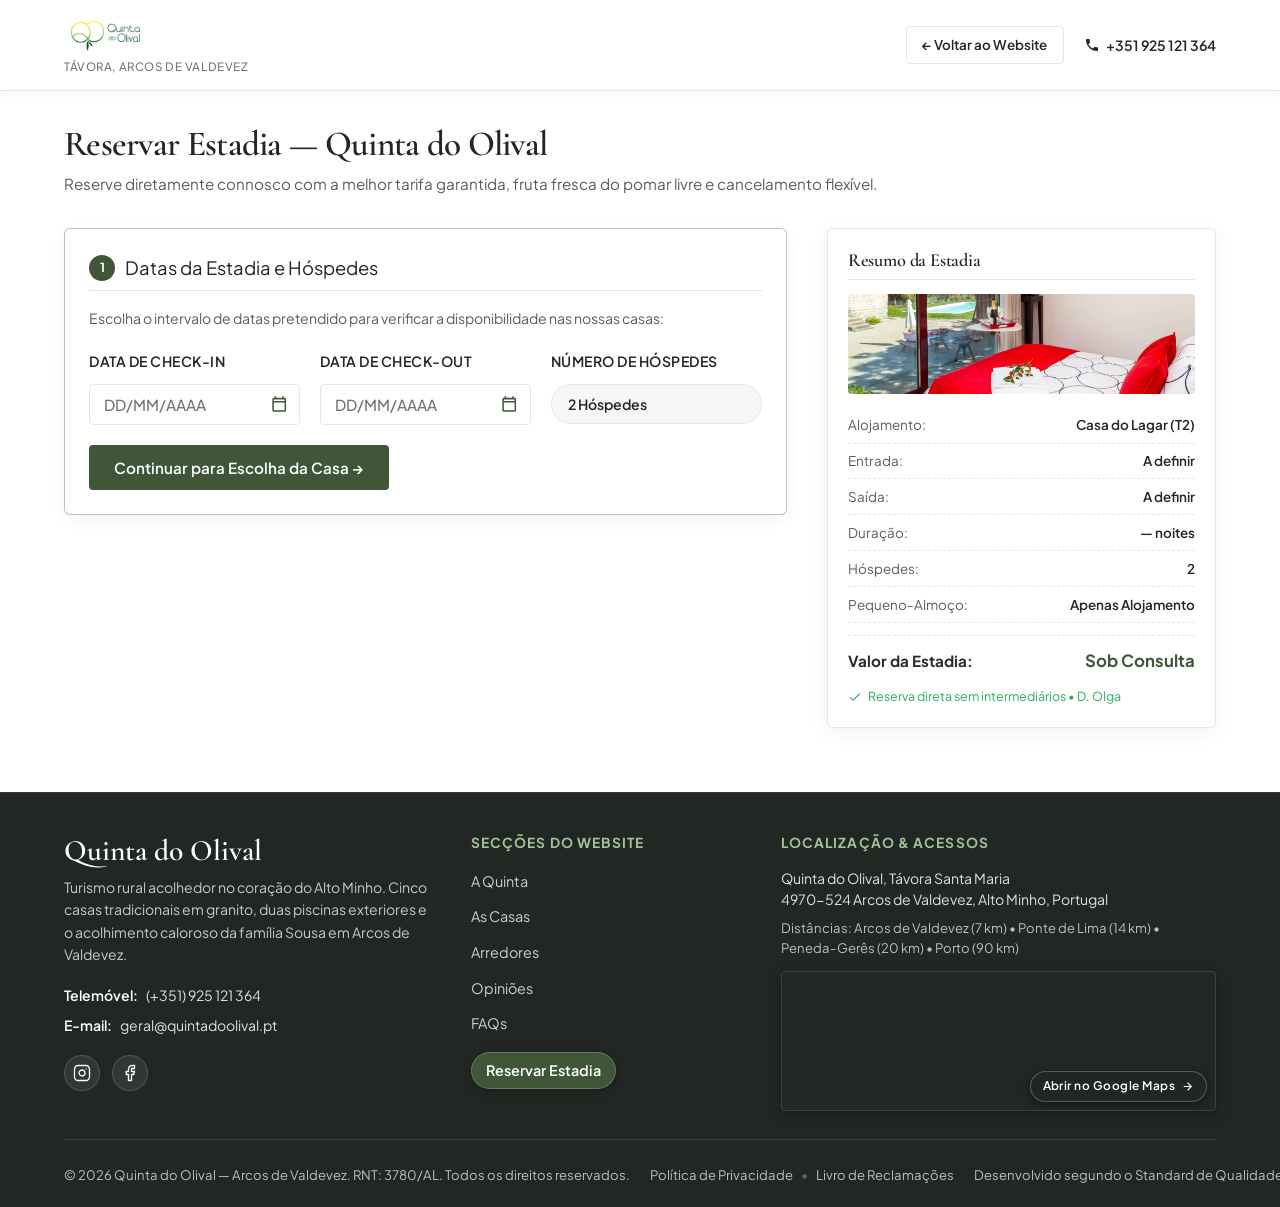
==== reservas.html @ 4ddd9f6d "Initial prototype: Quinta do Olival - Turismo Rural (Bruto Design Standard)" ====
<!DOCTYPE html>
<html lang="pt">
<head>
  <meta charset="UTF-8">
  <meta name="viewport" content="width=device-width, initial-scale=1.0">
  <title>Reservas - Quinta do Olival | Turismo Rural em Arcos de Valdevez</title>
  <meta name="description" content="Reserve a sua casa de campo na Quinta do Olival em Arcos de Valdevez. Disponibilidade imediata, acolhimento familiar e pagamento seguro online.">
  <link rel="stylesheet" href="css/style.css">
  <link rel="icon" type="image/png" href="assets/icons/favicon_1.png">
  <link rel="preconnect" href="https://fonts.googleapis.com">
  <link rel="preconnect" href="https://fonts.gstatic.com" crossorigin>
  <link href="https://fonts.googleapis.com/css2?family=Cormorant+Garamond:ital,wght@0,400;0,500;0,600;0,700;1,400;1,600&family=Plus+Jakarta+Sans:wght@400;500;600;700&display=swap" rel="stylesheet">
</head>
<body class="booking-page-body">

  <!-- =========================================================================
       HEADER DA PÁGINA DE RESERVAS (Limpo, Elegante e Proporcional)
       ========================================================================= -->
  <header class="header booking-header">
    <div class="container nav-container">
      <a href="index.html" class="booking-logo-wrap" aria-label="Quinta do Olival — Página Inicial">
        <img src="assets/logos/logo_bold.png" alt="Quinta do Olival" class="booking-logo-img">
        <div class="booking-brand-meta">
          <span class="booking-brand-location">Távora, Arcos de Valdevez</span>
        </div>
      </a>
      <div class="booking-header-actions" style="display: flex; align-items: center; gap: 1.25rem;">
        <a href="index.html" class="btn btn-outline-dark" style="font-size: 0.84rem; padding: 0.45rem 0.95rem;">
          &larr; Voltar ao Website
        </a>
        <a href="tel:+351925121364" class="nav-contact-link" style="color: var(--dark-neutral); font-weight: 600; font-size: 0.88rem; text-decoration: none; display: flex; align-items: center; gap: 0.4rem;">
          <svg class="icon-svg" viewBox="0 0 24 24"><path d="M6.62 10.79c1.44 2.83 3.76 5.14 6.59 6.59l2.2-2.2c.27-.27.67-.36 1.02-.24 1.12.37 2.33.57 3.57.57.55 0 1 .45 1 1V20c0 .55-.45 1-1 1-9.39 0-17-7.61-17-17 0-.55.45-1 1-1h3.5c.55 0 1 .45 1 1 0 1.25.2 2.45.57 3.57.11.35.03.74-.25 1.02l-2.2 2.2z"/></svg>
          <span>+351 925 121 364</span>
        </a>
      </div>
    </div>
  </header>

  <!-- =========================================================================
       CONTEÚDO PRINCIPAL DE RESERVAS (Passo a Passo Sequencial / Wizard)
       ========================================================================= -->
  <main class="section" style="padding-top: 2rem; padding-bottom: 4rem;">
    <div class="container">
      
      <div style="margin-bottom: 2rem;">
        <h2 style="margin: 0 0 0.4rem 0;">Reservar Estadia — Quinta do Olival</h2>
        <p style="margin: 0; color: var(--text-secondary); font-size: 0.95rem;">
          Reserve diretamente connosco com a melhor tarifa garantida, fruta fresca do pomar livre e cancelamento flexível.
        </p>
      </div>

      <div class="booking-page-layout">
        <!-- Coluna Esquerda: Passos Sequenciais de Reserva -->
        <div class="booking-steps-col">
          <form id="dedicatedBookingForm">

            <!-- ==============================================================
                 PASSO 1: Datas da Estadia e Número de Hóspedes (Ativo Inicialmente)
                 ============================================================== -->
            <div class="booking-step-block active" id="stepBlock1">
              <div class="booking-step-title">
                <span class="booking-step-num">1</span>
                <span>Datas da Estadia e Hóspedes</span>
              </div>
              <p style="font-size: 0.88rem; color: var(--text-secondary); margin-bottom: 1.25rem;">
                Escolha o intervalo de datas pretendido para verificar a disponibilidade nas nossas casas:
              </p>

              <div class="booking-dates-guests-grid">
                <div class="form-group">
                  <label for="bookCheckin" style="font-weight: 600; font-size: 0.88rem; margin-bottom: 0.35rem;">Data de Check-in</label>
                  <div class="date-input-container">
                    <input type="text" id="bookCheckin" name="checkin" class="form-control" placeholder="DD/MM/AAAA" autocomplete="off" required>
                    <button type="button" class="date-calendar-btn" aria-label="Escolher data de check-in">
                      <svg class="icon-svg" viewBox="0 0 24 24"><path d="M19 4h-1V2h-2v2H8V2H6v2H5c-1.11 0-1.99.9-1.99 2L3 20a2 2 0 0 0 2 2h14c1.1 0 2-.9 2-2V6c0-1.1-.9-2-2-2zm0 16H5V10h14v10zm0-12H5V6h14v2z"/></svg>
                    </button>
                  </div>
                </div>

                <div class="form-group">
                  <label for="bookCheckout" style="font-weight: 600; font-size: 0.88rem; margin-bottom: 0.35rem;">Data de Check-out</label>
                  <div class="date-input-container">
                    <input type="text" id="bookCheckout" name="checkout" class="form-control" placeholder="DD/MM/AAAA" autocomplete="off" required>
                    <button type="button" class="date-calendar-btn" aria-label="Escolher data de check-out">
                      <svg class="icon-svg" viewBox="0 0 24 24"><path d="M19 4h-1V2h-2v2H8V2H6v2H5c-1.11 0-1.99.9-1.99 2L3 20a2 2 0 0 0 2 2h14c1.1 0 2-.9 2-2V6c0-1.1-.9-2-2-2zm0 16H5V10h14v10zm0-12H5V6h14v2z"/></svg>
                    </button>
                  </div>
                </div>

                <div class="form-group">
                  <label for="bookGuests" style="font-weight: 600; font-size: 0.88rem; margin-bottom: 0.35rem;">Número de Hóspedes</label>
                  <div class="custom-select-box">
                    <select id="bookGuests" name="guests" class="form-control guest-select-input">
                      <option value="1">1 Hóspede</option>
                      <option value="2" selected>2 Hóspedes</option>
                      <option value="3">3 Hóspedes</option>
                      <option value="4">4 Hóspedes</option>
                      <option value="5">5 Hóspedes</option>
                      <option value="6">6 Hóspedes</option>
                    </select>
                  </div>
                </div>
              </div>

              <div class="step-actions-bar" style="margin-top: 1.25rem;">
                <button type="button" class="btn btn-primary step-btn-next" id="btnNextToStep2">
                  Continuar para Escolha da Casa &rarr;
                </button>
              </div>
            </div>

            <!-- ==============================================================
                 PASSO 2: Escolha da Casa e Cesta de Pequeno-Almoço (Revela após Passo 1)
                 ============================================================== -->
            <div class="booking-step-block step-locked" id="stepBlock2">
              <div class="booking-step-title">
                <span class="booking-step-num">2</span>
                <span>Escolha da Casa e Pequeno-Almoço</span>
                <button type="button" class="step-edit-link" id="btnEditStep1" style="margin-left: auto; background: none; border: none; color: var(--primary-accent); font-size: 0.82rem; cursor: pointer; text-decoration: underline;">Alterar Datas</button>
              </div>

              <!-- Notificação Acolhedora de Hospitalidade (Sem tarifa não reembolsável) -->
              <div class="hospitality-guarantee-box" style="background: rgba(63, 86, 57, 0.08); border: 1px solid rgba(63, 86, 57, 0.25); border-radius: var(--border-radius-md); padding: 0.75rem 1rem; margin-bottom: 1.25rem; display: flex; align-items: center; gap: 0.65rem; font-size: 0.85rem; color: #274026;">
                <svg width="18" height="18" viewBox="0 0 24 24" fill="none" stroke="#3F5639" stroke-width="2"><path d="M12 22s8-4 8-10V5l-8-3-8 3v7c0 6 8 10 8 10z"/></svg>
                <span>Cancelamento flexível incluído.</span>
              </div>

              <!-- Seletor de Casa da Quinta -->
              <div style="margin-bottom: 1.5rem;">
                <label style="font-weight: 700; font-size: 0.9rem; color: var(--dark-neutral); display: block; margin-bottom: 0.6rem;">
                  Selecione a sua Habitação na Quinta:
                </label>
                <div class="booking-units-grid" style="display: grid; grid-template-columns: repeat(auto-fill, minmax(210px, 1fr)); gap: 0.85rem;">
                  <!-- Opção 1: Casa do Lagar -->
                  <label class="booking-unit-option selected" data-unit="lagar" style="border: 2px solid var(--primary-accent); background: var(--bg-white); border-radius: var(--border-radius-md); padding: 0.85rem; cursor: pointer; display: block; position: relative;">
                    <input type="radio" name="selectedHouse" value="lagar" checked style="position: absolute; top: 0.85rem; right: 0.85rem; accent-color: var(--primary-accent);">
                    <div style="font-weight: 700; font-size: 0.92rem; color: var(--dark-neutral); margin-bottom: 0.15rem;">Casa do Lagar (T2)</div>
                    <div style="font-size: 0.78rem; color: var(--text-muted); margin-bottom: 0.4rem;">Até 4 pessoas &bull; 2 Quartos &bull; Piscina</div>
                    <div style="font-size: 0.85rem; font-weight: 700; color: var(--primary-accent);">Sob Consulta</div>
                  </label>

                  <!-- Opção 2: Casa dos Avós -->
                  <label class="booking-unit-option" data-unit="avos" style="border: 1px solid var(--border-color); background: var(--bg-white); border-radius: var(--border-radius-md); padding: 0.85rem; cursor: pointer; display: block; position: relative;">
                    <input type="radio" name="selectedHouse" value="avos" style="position: absolute; top: 0.85rem; right: 0.85rem; accent-color: var(--primary-accent);">
                    <div style="font-weight: 700; font-size: 0.92rem; color: var(--dark-neutral); margin-bottom: 0.15rem;">Casa dos Avós (T3)</div>
                    <div style="font-size: 0.78rem; color: var(--text-muted); margin-bottom: 0.4rem;">Até 6 pessoas &bull; 3 Quartos &bull; Piscina</div>
                    <div style="font-size: 0.85rem; font-weight: 700; color: var(--primary-accent);">Sob Consulta</div>
                  </label>

                  <!-- Opção 3: Adega do Buraco -->
                  <label class="booking-unit-option" data-unit="adega" style="border: 1px solid var(--border-color); background: var(--bg-white); border-radius: var(--border-radius-md); padding: 0.85rem; cursor: pointer; display: block; position: relative;">
                    <input type="radio" name="selectedHouse" value="adega" style="position: absolute; top: 0.85rem; right: 0.85rem; accent-color: var(--primary-accent);">
                    <div style="font-weight: 700; font-size: 0.92rem; color: var(--dark-neutral); margin-bottom: 0.15rem;">Adega do Buraco (T1)</div>
                    <div style="font-size: 0.78rem; color: var(--text-muted); margin-bottom: 0.4rem;">Até 2 pessoas &bull; Romântico &bull; Piscina</div>
                    <div style="font-size: 0.85rem; font-weight: 700; color: var(--primary-accent);">Sob Consulta</div>
                  </label>

                  <!-- Opção 4: Lavoeira I (Sauna) -->
                  <label class="booking-unit-option" data-unit="lavoeira1" style="border: 1px solid var(--border-color); background: var(--bg-white); border-radius: var(--border-radius-md); padding: 0.85rem; cursor: pointer; display: block; position: relative;">
                    <input type="radio" name="selectedHouse" value="lavoeira1" style="position: absolute; top: 0.85rem; right: 0.85rem; accent-color: var(--primary-accent);">
                    <div style="font-weight: 700; font-size: 0.92rem; color: var(--dark-neutral); margin-bottom: 0.15rem;">Lavoeira I — Sauna (T1)</div>
                    <div style="font-size: 0.78rem; color: var(--text-muted); margin-bottom: 0.4rem;">Até 2 pessoas &bull; Sauna &bull; Piscina Privada</div>
                    <div style="font-size: 0.85rem; font-weight: 700; color: var(--primary-accent);">Sob Consulta</div>
                  </label>

                  <!-- Opção 5: Lavoeira II (Hidromassagem) -->
                  <label class="booking-unit-option" data-unit="lavoeira2" style="border: 1px solid var(--border-color); background: var(--bg-white); border-radius: var(--border-radius-md); padding: 0.85rem; cursor: pointer; display: block; position: relative;">
                    <input type="radio" name="selectedHouse" value="lavoeira2" style="position: absolute; top: 0.85rem; right: 0.85rem; accent-color: var(--primary-accent);">
                    <div style="font-weight: 700; font-size: 0.92rem; color: var(--dark-neutral); margin-bottom: 0.15rem;">Lavoeira II — Hidromassagem (T1)</div>
                    <div style="font-size: 0.78rem; color: var(--text-muted); margin-bottom: 0.4rem;">Até 2 pessoas &bull; Banheira no quarto</div>
                    <div style="font-size: 0.85rem; font-weight: 700; color: var(--primary-accent);">Sob Consulta</div>
                  </label>
                </div>
              </div>

              <!-- Escolha da Cesta de Pequeno-Almoço -->
              <div>
                <label style="font-weight: 700; font-size: 0.9rem; color: var(--dark-neutral); display: block; margin-bottom: 0.6rem;">
                  Opção de Pequeno-Almoço / Cesta Matinal:
                </label>
                <div class="breakfast-options-grid" style="display: grid; grid-template-columns: 1fr 1fr; gap: 1rem;">
                  <!-- Apenas Alojamento -->
                  <label class="breakfast-card selected" data-breakfast="standard" style="border: 2px solid var(--primary-accent); background: var(--bg-white); border-radius: var(--border-radius-md); padding: 1rem; cursor: pointer; display: block; position: relative;">
                    <input type="radio" name="breakfastOption" value="standard" checked style="position: absolute; top: 0.85rem; right: 0.85rem; accent-color: var(--primary-accent);">
                    <div style="font-weight: 700; font-size: 0.92rem; color: var(--dark-neutral); margin-bottom: 0.25rem;">Apenas Alojamento</div>
                    <p style="font-size: 0.8rem; color: var(--text-secondary); margin: 0 0 0.5rem 0; line-height: 1.4;">
                      Café de cortesia na casinha, pomar livre de laranjas/mirtilos e cozinha equipada.
                    </p>
                    <div style="font-size: 0.82rem; font-weight: 700; color: #27ae60;">Incluído sem custo adicional</div>
                  </label>

                  <!-- Com Cesta de Pequeno-Almoço Regional -->
                  <label class="breakfast-card" data-breakfast="extra" style="border: 1px solid var(--border-color); background: var(--bg-white); border-radius: var(--border-radius-md); padding: 1rem; cursor: pointer; display: block; position: relative;">
                    <input type="radio" name="breakfastOption" value="extra" style="position: absolute; top: 0.85rem; right: 0.85rem; accent-color: var(--primary-accent);">
                    <div style="font-weight: 700; font-size: 0.92rem; color: var(--dark-neutral); margin-bottom: 0.25rem;">Cesta Matinal Regional</div>
                    <p style="font-size: 0.8rem; color: var(--text-secondary); margin: 0 0 0.5rem 0; line-height: 1.4;">
                      Pão fresco entregue de manhã, compotas caseiras, queijo do Minho e sumos naturais.
                    </p>
                    <div style="font-size: 0.82rem; font-weight: 700; color: var(--primary-accent);">Opção Conforto (Sob Consulta)</div>
                  </label>
                </div>
              </div>

              <div class="step-actions-bar" style="margin-top: 1.25rem;">
                <button type="button" class="btn btn-primary step-btn-next" id="btnNextToStep3">
                  Continuar para Dados Pessoais &rarr;
                </button>
              </div>
            </div>

            <!-- ==============================================================
                 PASSO 3: Dados Pessoais e Faturação (Revela após Passo 2)
                 ============================================================== -->
            <div class="booking-step-block step-locked" id="stepBlock3">
              <div class="booking-step-title">
                <span class="booking-step-num">3</span>
                <span>Dados do Titular e Faturação</span>
                <button type="button" class="step-edit-link" id="btnEditStep2" style="margin-left: auto; background: none; border: none; color: var(--primary-accent); font-size: 0.82rem; cursor: pointer; text-decoration: underline;">Alterar Casa</button>
              </div>
              
              <div style="display: grid; grid-template-columns: 1fr 1fr; gap: 1rem; margin-bottom: 1rem;">
                <div class="form-group" style="grid-column: span 2;">
                  <label for="bookName" style="font-weight: 600; font-size: 0.88rem; margin-bottom: 0.35rem;">Nome Completo do Titular *</label>
                  <input type="text" id="bookName" name="name" class="form-control" placeholder="ex: Maria Antónia Sousa" required>
                </div>
                <div class="form-group">
                  <label for="bookEmail" style="font-weight: 600; font-size: 0.88rem; margin-bottom: 0.35rem;">E-mail para Confirmação *</label>
                  <input type="email" id="bookEmail" name="email" class="form-control" placeholder="ex: maria@exemplo.pt" required>
                </div>
                <div class="form-group">
                  <label for="bookPhone" style="font-weight: 600; font-size: 0.88rem; margin-bottom: 0.35rem;">Telemóvel / WhatsApp *</label>
                  <input type="tel" id="bookPhone" name="phone" class="form-control" placeholder="ex: 912 345 678" required>
                </div>
              </div>

              <div class="form-group" style="margin-bottom: 1.25rem;">
                <label for="bookNotes" style="font-weight: 600; font-size: 0.88rem; margin-bottom: 0.35rem;">Pedidos Especiais / Hora Prevista de Chegada</label>
                <textarea id="bookNotes" name="notes" class="form-control" rows="2" placeholder="Indique se necessita de berço ou qualquer pedido para a sua estadia..."></textarea>
              </div>

              <!-- BLOCO DE FATURAÇÃO COM NIF OPCIONAL (PADRÃO BRUTO) -->
              <div class="billing-container" style="background: var(--bg-light); border: 1px solid var(--border-color); border-radius: var(--border-radius-md); padding: 1rem; margin-bottom: 0.5rem;">
                <label class="billing-toggle-label" style="display: flex; align-items: center; gap: 0.65rem; font-weight: 600; font-size: 0.9rem; cursor: pointer; margin: 0;">
                  <input type="checkbox" id="invoiceToggle" name="needInvoice" style="width: 17px; height: 17px; accent-color: var(--primary-accent);">
                  <span>Desejo fatura com número de contribuinte (NIF)</span>
                </label>

                <!-- Campos Expansíveis de Faturação -->
                <div id="invoiceFieldsGroup" style="display: none; margin-top: 1rem; border-top: 1px dashed var(--border-color); padding-top: 1rem;">
                  <div class="billing-grid-2">
                    <div class="form-group">
                      <label for="invoiceNif" style="font-size: 0.82rem; font-weight: 600; margin-bottom: 0.3rem;">NIF / NIPC *</label>
                      <input type="text" id="invoiceNif" name="invoiceNif" class="form-control" placeholder="ex: 123456789" maxlength="15">
                    </div>
                    <div class="form-group">
                      <label for="invoiceName" style="font-size: 0.82rem; font-weight: 600; margin-bottom: 0.3rem;">Nome Fiscal ou Empresa *</label>
                      <input type="text" id="invoiceName" name="invoiceName" class="form-control" placeholder="Nome para a fatura">
                    </div>
                  </div>

                  <div class="form-group" style="margin-top: 0.85rem;">
                    <label for="invoiceAddress" style="font-size: 0.82rem; font-weight: 600; margin-bottom: 0.3rem;">Morada de Faturação *</label>
                    <input type="text" id="invoiceAddress" name="invoiceAddress" class="form-control" placeholder="Rua, número, andar...">
                  </div>

                  <div class="billing-grid-3" style="display: grid; grid-template-columns: 1fr 1fr 1fr; gap: 0.85rem; margin-top: 0.85rem;">
                    <div class="form-group">
                      <label for="invoicePostal" style="font-size: 0.82rem; font-weight: 600; margin-bottom: 0.3rem;">Código Postal *</label>
                      <input type="text" id="invoicePostal" name="invoicePostal" class="form-control" placeholder="0000-000">
                    </div>
                    <div class="form-group">
                      <label for="invoiceCity" style="font-size: 0.82rem; font-weight: 600; margin-bottom: 0.3rem;">Localidade / Cidade *</label>
                      <input type="text" id="invoiceCity" name="invoiceCity" class="form-control" placeholder="Localidade">
                    </div>
                    <div class="form-group">
                      <label for="invoiceCountry" style="font-size: 0.82rem; font-weight: 600; margin-bottom: 0.3rem;">País</label>
                      <select id="invoiceCountry" name="invoiceCountry" class="form-control" style="font-size: 0.85rem;">
                        <option value="PT" selected>Portugal</option>
                        <option value="ES">Espanha</option>
                        <option value="FR">França</option>
                        <option value="UK">Reino Unido</option>
                        <option value="OTHER">Outro País</option>
                      </select>
                    </div>
                  </div>
                </div>
              </div>

              <div class="step-actions-bar" style="margin-top: 1.25rem;">
                <button type="button" class="btn btn-primary step-btn-next" id="btnNextToStep4">
                  Continuar para Pagamento Seguro &rarr;
                </button>
              </div>
            </div>

            <!-- ==============================================================
                 PASSO 4: Pagamento Seguro no Momento (Revela após Passo 3)
                 ============================================================== -->
            <div class="booking-step-block step-locked" id="stepBlock4">
              <div class="booking-step-title">
                <span class="booking-step-num">4</span>
                <span>Pagamento Seguro no Momento</span>
                <button type="button" class="step-edit-link" id="btnEditStep3" style="margin-left: auto; background: none; border: none; color: var(--primary-accent); font-size: 0.82rem; cursor: pointer; text-decoration: underline;">Alterar Titular</button>
              </div>
              
              <p style="font-size: 0.88rem; color: var(--text-secondary); margin-bottom: 1.25rem;">
                A sua reserva é garantida de imediato com cancelamento flexível. Escolha o método de pagamento seguro:
              </p>

              <!-- Métodos de Pagamento Interativos -->
              <div class="payment-methods-tabs" style="display: grid; grid-template-columns: repeat(3, 1fr); gap: 0.85rem; margin-bottom: 1.25rem;">
                <button type="button" class="payment-tab-btn active" data-method="card" style="border: 2px solid var(--primary-accent); background: var(--bg-white); border-radius: var(--border-radius-md); padding: 0.85rem 0.5rem; text-align: center; cursor: pointer;">
                  <div style="font-weight: 700; font-size: 0.88rem; color: var(--dark-neutral);">Cartão Bancário</div>
                  <div style="font-size: 0.72rem; color: var(--text-muted); margin-top: 0.15rem;">Visa &bull; Mastercard &bull; Amex</div>
                </button>
                <button type="button" class="payment-tab-btn" data-method="mbway" style="border: 1px solid var(--border-color); background: var(--bg-white); border-radius: var(--border-radius-md); padding: 0.85rem 0.5rem; text-align: center; cursor: pointer;">
                  <div style="font-weight: 700; font-size: 0.88rem; color: var(--dark-neutral);">MB WAY</div>
                  <div style="font-size: 0.72rem; color: var(--text-muted); margin-top: 0.15rem;">Notificação Imediata</div>
                </button>
                <button type="button" class="payment-tab-btn" data-method="multibanco" style="border: 1px solid var(--border-color); background: var(--bg-white); border-radius: var(--border-radius-md); padding: 0.85rem 0.5rem; text-align: center; cursor: pointer;">
                  <div style="font-weight: 700; font-size: 0.88rem; color: var(--dark-neutral);">Multibanco</div>
                  <div style="font-size: 0.72rem; color: var(--text-muted); margin-top: 0.15rem;">Entidade &bull; Referência</div>
                </button>
              </div>

              <!-- Campos Específicos por Método -->
              <div id="paymentFieldsCard" class="payment-fields-box" style="margin-bottom: 1.25rem;">
                <div class="form-group" style="margin-bottom: 0.75rem;">
                  <label for="cardNumber" style="font-size: 0.82rem; font-weight: 600; margin-bottom: 0.3rem;">Número do Cartão</label>
                  <input type="text" id="cardNumber" class="form-control" placeholder="4000 1234 5678 9010" maxlength="19">
                </div>
                <div style="display: grid; grid-template-columns: 1fr 1fr; gap: 0.85rem;">
                  <div class="form-group">
                    <label for="cardExpiry" style="font-size: 0.82rem; font-weight: 600; margin-bottom: 0.3rem;">Validade (MM/AA)</label>
                    <input type="text" id="cardExpiry" class="form-control" placeholder="12/28" maxlength="5">
                  </div>
                  <div class="form-group">
                    <label for="cardCvc" style="font-size: 0.82rem; font-weight: 600; margin-bottom: 0.3rem;">Código CVC</label>
                    <input type="text" id="cardCvc" class="form-control" placeholder="123" maxlength="4">
                  </div>
                </div>
              </div>

              <div id="paymentFieldsMbway" class="payment-fields-box" style="display: none; margin-bottom: 1.25rem;">
                <div class="form-group">
                  <label for="mbwayPhone" style="font-size: 0.82rem; font-weight: 600; margin-bottom: 0.3rem;">Telemóvel associado ao MB WAY</label>
                  <input type="tel" id="mbwayPhone" class="form-control" placeholder="ex: 912 345 678" maxlength="15">
                </div>
              </div>

              <div id="paymentFieldsMultibanco" class="payment-fields-box" style="display: none; margin-bottom: 1.25rem;">
                <div style="background-color: var(--bg-light); border: 1px dashed var(--border-color); border-radius: var(--border-radius-sm); padding: 0.85rem; font-size: 0.85rem; line-height: 1.6;">
                  <div><strong>Entidade:</strong> 21245</div>
                  <div><strong>Referência:</strong> 540 918 372</div>
                  <div><strong>Prazo:</strong> 24 horas para garantia da casa</div>
                </div>
              </div>

              <div class="payment-security-badge" style="display: flex; align-items: center; gap: 0.5rem; font-size: 0.8rem; color: #27ae60; margin-bottom: 1.25rem;">
                <svg class="icon-svg" style="width: 16px; height: 16px; fill: #27ae60;" viewBox="0 0 24 24"><path d="M18 8h-1V6c0-2.76-2.24-5-5-5S7 3.24 7 6v2H6c-1.1 0-2 .9-2 2v10c0 1.1.9 2 2 2h12c1.1 0 2-.9 2-2V10c0-1.1-.9-2-2-2zm-6 9c-1.1 0-2-.9-2-2s.9-2 2-2 2 .9 2 2-.9 2-2 2zm3.1-9H8.9V6c0-1.71 1.39-3.1 3.1-3.1 1.71 0 3.1 1.39 3.1 3.1v2z"/></svg>
                <span>Pagamento encriptado e certificado &bull; Confirmação instantânea</span>
              </div>

              <!-- Botão de Submissão Final -->
              <button type="submit" class="btn btn-primary" id="btnSubmitBooking" style="width: 100%; padding: 0.95rem; font-size: 1rem; font-weight: 700;">
                Confirmar Reserva e Pagamento Seguro
              </button>
            </div>

          </form>
        </div>

        <!-- ==============================================================
             COLUNA DIREITA: Quadro de Resumo Sticky Centrado e Totalmente Visível
             ============================================================== -->
        <aside class="booking-summary-col">
          <div class="booking-summary-sticky" id="bookingSummarySticky">
            <h3 style="margin: 0 0 0.85rem 0; font-size: 1.15rem; color: var(--dark-neutral); padding-bottom: 0.5rem; border-bottom: 1px solid var(--border-color);">
              Resumo da Estadia
            </h3>
            
            <div style="margin-bottom: 0.85rem; border-radius: var(--border-radius-sm); overflow: hidden; height: 100px;">
              <img id="summaryUnitThumb" src="assets/images/casa_lagar_main.jpg" alt="Casa do Lagar" style="width: 100%; height: 100%; object-fit: cover;">
            </div>

            <div class="summary-detail-row">
              <span class="summary-detail-label">Alojamento:</span>
              <span class="summary-detail-val" id="summaryUnitName">Casa do Lagar (T2)</span>
            </div>
            <div class="summary-detail-row">
              <span class="summary-detail-label">Entrada:</span>
              <span class="summary-detail-val" id="summaryCheckin">A definir</span>
            </div>
            <div class="summary-detail-row">
              <span class="summary-detail-label">Saída:</span>
              <span class="summary-detail-val" id="summaryCheckout">A definir</span>
            </div>
            <div class="summary-detail-row">
              <span class="summary-detail-label">Duração:</span>
              <span class="summary-detail-val" id="summaryNights">- noites</span>
            </div>
            <div class="summary-detail-row">
              <span class="summary-detail-label">Hóspedes:</span>
              <span class="summary-detail-val" id="summaryGuests">2 Hóspedes</span>
            </div>
            <div class="summary-detail-row">
              <span class="summary-detail-label">Pequeno-Almoço:</span>
              <span class="summary-detail-val" id="summaryBreakfast">Apenas Alojamento</span>
            </div>

            <hr style="border: 0; border-top: 1px dashed var(--border-color); margin: 0.75rem 0;">

            <div class="summary-price-breakdown">
              <div class="summary-price-row total" style="display: flex; justify-content: space-between; align-items: baseline; font-weight: 700;">
                <span style="font-size: 0.95rem;">Valor da Estadia:</span>
                <span class="total-val" id="summaryTotalPrice" style="color: var(--primary-accent); font-size: 1.05rem;">Sob Consulta</span>
              </div>
            </div>

            <div class="summary-guarantee-note" style="margin-top: 0.75rem; font-size: 0.78rem; color: #27ae60; display: flex; align-items: center; gap: 0.4rem;">
              <svg class="icon-svg" style="fill: #27ae60; width: 14px; height: 14px;" viewBox="0 0 24 24"><path d="M9 16.17L4.83 12l-1.42 1.41L9 19 21 7l-1.41-1.41z"/></svg>
              <span>Reserva direta sem intermediários &bull; D. Olga</span>
            </div>
          </div>
        </aside>

      </div>
    </div>
  </main>

  <!-- =========================================================================
       FOOTER - CONTACTOS, LOCALIZAÇÃO COM MAPA E LEGAL (Standard Casa Grande)
       ========================================================================= -->
  <footer class="site-footer">
    <div class="container">
      <div class="footer-grid">
        
        <!-- Coluna 1: Marca & Contactos -->
        <div class="footer-col">
          <div class="footer-brand-title">Quinta do Olival</div>
          <p class="footer-brand-desc">
            Turismo rural acolhedor no coração do Alto Minho. Cinco casas tradicionais em granito, duas piscinas exteriores e o acolhimento caloroso da família Sousa em Arcos de Valdevez.
          </p>
          <ul class="footer-contacts-list">
            <li class="footer-contact-row">
              <span class="footer-contact-label">Telemóvel:</span>
              <a href="tel:+351925121364" class="footer-contact-val">(+351) 925 121 364</a>
            </li>
            <li class="footer-contact-row">
              <span class="footer-contact-label">E-mail:</span>
              <a href="mailto:geral@quintadoolival.pt" class="footer-contact-val">geral@quintadoolival.pt</a>
            </li>
          </ul>

          <div class="footer-social-icons" aria-label="Redes Sociais Oficiais">
            <a href="https://www.instagram.com/quinta_do_olival/" target="_blank" rel="noopener noreferrer" class="social-icon-btn" aria-label="Instagram da Quinta do Olival" title="Instagram @quinta_do_olival">
              <svg viewBox="0 0 24 24" width="18" height="18" fill="none" stroke="currentColor" stroke-width="1.8" stroke-linecap="round" stroke-linejoin="round">
                <rect x="2" y="2" width="20" height="20" rx="5" ry="5"></rect>
                <path d="M16 11.37A4 4 0 1 1 12.63 8 4 4 0 0 1 16 11.37z"></path>
                <line x1="17.5" y1="6.5" x2="17.51" y2="6.5"></line>
              </svg>
            </a>
            <a href="https://www.facebook.com/quintadoolival" target="_blank" rel="noopener noreferrer" class="social-icon-btn" aria-label="Facebook da Quinta do Olival" title="Facebook Quinta do Olival">
              <svg viewBox="0 0 24 24" width="18" height="18" fill="none" stroke="currentColor" stroke-width="1.8" stroke-linecap="round" stroke-linejoin="round">
                <path d="M18 2h-3a5 5 0 0 0-5 5v3H7v4h3v8h4v-8h3l1-4h-4V7a1 1 0 0 1 1-1h3z"></path>
              </svg>
            </a>
          </div>
        </div>

        <!-- Coluna 2: Secções do Website na Vertical -->
        <div class="footer-col">
          <h4>Secções do Website</h4>
          <ul class="footer-vertical-nav">
            <li><a href="index.html#experiencia" class="footer-nav-link">A Quinta</a></li>
            <li><a href="index.html#espaco-casas" class="footer-nav-link">As Casas</a></li>
            <li><a href="index.html#arredores" class="footer-nav-link">Arredores</a></li>
            <li><a href="index.html#opinioes" class="footer-nav-link">Opiniões</a></li>
            <li><a href="index.html#faq-duvidas" class="footer-nav-link">FAQs</a></li>
            <li><a href="reservas.html" class="footer-nav-link footer-nav-highlight">Reservar Estadia</a></li>
          </ul>
        </div>

        <!-- Coluna 3: Localização & Mapa Embed -->
        <div class="footer-col">
          <h4>Localização &amp; Acessos</h4>
          <p class="footer-location-text">
            Quinta do Olival, Távora Santa Maria<br>
            4970-524 Arcos de Valdevez, Alto Minho, Portugal
          </p>
          <p class="footer-distances-line">
            Distâncias: Arcos de Valdevez (7 km) &bull; Ponte de Lima (14 km) &bull; Peneda-Gerês (20 km) &bull; Porto (90 km)
          </p>

          <div class="footer-map-under">
            <iframe
              title="Localização da Quinta do Olival em Arcos de Valdevez"
              src="https://maps.google.com/maps?q=41.8385,-8.4552&z=14&output=embed"
              loading="lazy"
              referrerpolicy="no-referrer-when-downgrade">
            </iframe>
            <a href="https://maps.google.com/maps?q=41.8385,-8.4552" target="_blank" rel="noopener noreferrer" class="footer-map-cta" aria-label="Abrir localização no Google Maps">
              <span>Abrir no Google Maps</span>
              <svg width="13" height="13" viewBox="0 0 24 24" fill="none" stroke="currentColor" stroke-width="2"><line x1="5" y1="12" x2="19" y2="12"/><polyline points="12 5 19 12 12 19"/></svg>
            </a>
          </div>
        </div>

      </div>

      <div class="footer-bottom">
        <div>
          &copy; 2026 Quinta do Olival — Arcos de Valdevez. RNT: 3780/AL. Todos os direitos reservados.
        </div>
        <div class="footer-legal-links">
          <a href="#" class="legal-modal-trigger" data-legal="privacy">Política de Privacidade</a>
          <span class="sep">&bull;</span>
          <a href="https://www.livroreclamacoes.pt" target="_blank" rel="noopener noreferrer">Livro de Reclamações</a>
        </div>
        <div>
          Desenvolvido segundo o Standard de Qualidade Bruto
        </div>
      </div>
    </div>
  </footer>

  <!-- Modal de Confirmação de Reserva -->
  <div id="bookingConfirmModal" class="modal-backdrop" style="display: none;">
    <div class="modal-card">
      <div class="modal-header">
        <div style="display: flex; align-items: center; gap: 0.65rem;">
          <div style="background: rgba(39, 174, 96, 0.15); width: 36px; height: 36px; border-radius: 50%; display: flex; align-items: center; justify-content: center;">
            <svg class="icon-svg" style="fill: #27ae60; width: 20px; height: 20px;" viewBox="0 0 24 24"><path d="M9 16.17L4.83 12l-1.42 1.41L9 19 21 7l-1.41-1.41z"/></svg>
          </div>
          <div>
            <h3 style="margin: 0; font-size: 1.25rem; color: var(--dark-neutral);">Reserva Confirmada com Sucesso</h3>
            <span style="font-size: 0.8rem; color: #27ae60; font-weight: 600;">Estado: Confirmado e Aprovado</span>
          </div>
        </div>
        <button type="button" class="modal-close-btn" id="modalCloseBtn" aria-label="Fechar">&times;</button>
      </div>

      <div class="modal-body">
        <p style="font-size: 0.92rem; color: var(--text-secondary); margin-bottom: 1.25rem;">
          Muito obrigado pela sua reserva na <strong>Quinta do Olival</strong>. Enviámos o comprovativo detalhado da estadia para o seu email.
        </p>

        <div style="background: var(--bg-light); border: 1px solid var(--border-color); border-radius: var(--border-radius-sm); padding: 1.15rem; font-size: 0.88rem; line-height: 1.6; margin-bottom: 1.25rem;">
          <div><strong>Código de Reserva:</strong> <span id="modalRefCode">QO-2026-8941</span></div>
          <div><strong>Alojamento:</strong> <span id="modalHouseName">Casa do Lagar</span></div>
          <div><strong>Hóspede Titular:</strong> <span id="modalGuestName">-</span></div>
          <div><strong>Datas:</strong> <span id="modalDates">-</span></div>
          <div><strong>Método de Pagamento:</strong> <span id="modalPaymentMethod">Cartão Bancário</span></div>
          <div id="modalInvoiceRow" style="display: none;"><strong>NIF de Faturação:</strong> <span id="modalInvoiceNif">-</span></div>
          <div style="margin-top: 0.5rem; font-weight: 700; color: var(--primary-accent); font-size: 1rem;">
            Valor da Estadia: <span id="modalTotalPaid">Sob Consulta (Confirmado)</span>
          </div>
        </div>

        <div style="display: flex; gap: 0.85rem; flex-wrap: wrap;">
          <a id="modalWhatsappBtn" href="https://wa.me/351925121364" class="btn btn-whatsapp" style="flex: 1; text-align: center; text-decoration: none;" target="_blank" rel="noopener noreferrer">
            Falar com a D. Olga no WhatsApp
          </a>
          <a href="index.html" class="btn btn-outline-dark" style="flex: 1; text-align: center; text-decoration: none;">
            Voltar ao Início
          </a>
        </div>
      </div>
    </div>
  </div>

  <script src="js/main.js"></script>
</body>
</html>
---- css/style.css ----
/* ==========================================================================
   Casinhas de Santo António — Standard de Produção Bruto AI
   Design System & Folha de Estilos Oficial
   ========================================================================== */

:root {
  --primary-accent: #3f5639;
  --primary-accent-hover: #2f432b;
  --primary-light: #eef3eb;
  --dark-neutral: #222723;
  --text-primary: #272c28;
  --text-secondary: #585f59;
  --text-muted: #737c74;
  --bg-light: #f7f8f5;
  --bg-white: #ffffff;
  --border-color: #e4e7e2;
  --border-radius-sm: 4px;
  --border-radius-md: 6px;
  --border-radius-lg: 8px;
  --shadow-sm: 0 1px 3px rgba(0, 0, 0, 0.05);
  --shadow-md: 0 4px 12px rgba(34, 39, 35, 0.07);
  --shadow-lg: 0 8px 24px rgba(34, 39, 35, 0.1);
  --font-heading: 'Cormorant Garamond', Georgia, 'Times New Roman', serif;
  --font-body: 'Plus Jakarta Sans', -apple-system, BlinkMacSystemFont, 'Segoe UI', Roboto, sans-serif;
  --font-nav: 'Plus Jakarta Sans', -apple-system, BlinkMacSystemFont, 'Segoe UI', Roboto, sans-serif;
  --container-max-width: 1200px;

  /* Motion & Rhythm Tokens (Posicionamento Minhoto: Calmo, Fresco, Fluido) */
  --ease-organic: cubic-bezier(0.22, 1, 0.36, 1);
  --ease-soft: cubic-bezier(0.25, 0.8, 0.25, 1);
  --duration-fast: 200ms;
  --duration-normal: 350ms;
  --duration-gentle: 600ms;
  --duration-slow: 750ms;
}

/* Reset e Base */
* {
  box-sizing: border-box;
  margin: 0;
  padding: 0;
}

html {
  scroll-behavior: smooth;
  font-size: 16px;
}

section[id],
.section[id],
.section-anchor {
  scroll-margin-top: 76px;
}

.section-anchor {
  display: block;
  position: relative;
  visibility: hidden;
  height: 0;
  margin: 0;
  padding: 0;
}

body {
  font-family: var(--font-body);
  color: var(--text-primary);
  background-color: var(--bg-white);
  line-height: 1.6;
  -webkit-font-smoothing: antialiased;
}

h1, h2, h3, h4, h5, h6 {
  font-family: var(--font-heading);
  color: var(--dark-neutral);
  font-weight: 600;
  line-height: 1.22;
}

h1 { font-size: 2.85rem; letter-spacing: -0.01em; }
h2 { font-size: 2.2rem; letter-spacing: -0.01em; margin-bottom: 0.85rem; }
h3 { font-size: 1.45rem; letter-spacing: -0.01em; margin-bottom: 0.5rem; }
h4 { font-size: 1.2rem; margin-bottom: 0.4rem; }

p {
  margin-bottom: 1rem;
  color: var(--text-secondary);
}

a {
  color: var(--primary-accent);
  text-decoration: none;
  transition: color 0.2s ease, opacity 0.2s ease;
}

a:hover {
  color: var(--primary-accent-hover);
}

a:focus-visible,
button:focus-visible,
input:focus-visible,
select:focus-visible,
textarea:focus-visible {
  outline: 2px solid var(--primary-accent);
  outline-offset: 2px;
}

img {
  max-width: 100%;
  height: auto;
  display: block;
}

.container {
  width: 100%;
  max-width: var(--container-max-width);
  margin: 0 auto;
  padding: 0 1.5rem;
}

/* Ícones SVG Monocromáticos Inline */
.icon-svg {
  display: inline-block;
  width: 1rem;
  height: 1rem;
  vertical-align: -0.15rem;
  fill: currentColor;
  flex-shrink: 0;
}

.icon-svg-lg {
  width: 1.35rem;
  height: 1.35rem;
}

.icon-svg-sm {
  width: 0.95rem;
  height: 0.95rem;
  vertical-align: -0.12rem;
  flex-shrink: 0;
}

/* ==========================================================================
   Header Estilo Hotel Neptun (Com Fundo Atmosférico e Logo Dinâmico)
   Estrutura 3-Colunas: Logo (Esquerda) | Navegação (Centro) | Idioma + Reserva (Direita)
   ========================================================================== */

.header-neptun {
  position: fixed;
  top: 0;
  left: 0;
  width: 100%;
  z-index: 1000;
  color: #FBF5ED;
  transition: padding 0.22s cubic-bezier(0.16, 1, 0.3, 1),
              background-color 0.22s cubic-bezier(0.16, 1, 0.3, 1),
              box-shadow 0.22s cubic-bezier(0.16, 1, 0.3, 1),
              backdrop-filter 0.22s cubic-bezier(0.16, 1, 0.3, 1);
  background-color: rgba(255, 255, 255, calc(var(--scroll-p, 0) * 0.96));
  backdrop-filter: blur(calc(var(--scroll-p, 0) * 20px));
  -webkit-backdrop-filter: blur(calc(var(--scroll-p, 0) * 20px));
  box-shadow: 0 4px 24px rgba(0, 0, 0, calc(var(--scroll-p, 0) * 0.07));
  border-bottom: 1px solid rgba(228, 231, 226, calc(var(--scroll-p, 0) * 0.85));
  padding: calc(1.15rem - (var(--scroll-p, 0) * 0.45rem)) 0;
}

/* Máscara de Gradiente e Blur Atmosférico Superior (Inspirado no Hotel Neptun) */
.header-neptun::before {
  content: "";
  position: absolute;
  inset: 0 0 -2.8em;
  pointer-events: none;
  z-index: -1;
  background: linear-gradient(180deg, rgba(16, 24, 20, 0.82) 0%, rgba(16, 24, 20, 0.45) 55%, rgba(16, 24, 20, 0) 100%);
  backdrop-filter: blur(10px);
  -webkit-backdrop-filter: blur(10px);
  mask-image: linear-gradient(to bottom, #000 0%, #000 55%, rgba(0, 0, 0, 0) 100%);
  -webkit-mask-image: linear-gradient(to bottom, #000 0%, #000 55%, rgba(0, 0, 0, 0) 100%);
  opacity: calc(1 - var(--scroll-p, 0));
  transition: opacity 0.22s ease;
}

/* Estado Scrolled: Confirmação de classe para seletores descendentes */
.header-neptun.header-scrolled {
  background-color: rgba(255, 255, 255, 0.96);
  backdrop-filter: blur(20px);
  -webkit-backdrop-filter: blur(20px);
  box-shadow: 0 4px 24px rgba(0, 0, 0, 0.07);
  border-bottom: 1px solid rgba(228, 231, 226, 0.85);
  padding: 0.7rem 0;
}

.header-neptun.header-scrolled::before {
  opacity: 0;
}

/* Grid Perfeita de 3 Zonas Alinhada Rigorosamente com o Container da Página */
.neptun-header-inner {
  display: grid;
  grid-template-columns: 1fr auto 1fr;
  align-items: center;
  width: 100%;
  position: relative;
}

/* 1. Esquerda: Aba / Pennant com Logo da Quinta do Olival (Tamanho Original) */
.neptun-header-left {
  justify-self: start;
  display: flex;
  align-items: center;
  justify-content: center;
  position: relative;
  z-index: 2;
  width: 200px;
}

/* Aba Suspensa (Tamanho Original 200px x 116px, transição progressiva por cada scroll) */
.neptun-logo-aba {
  position: absolute;
  top: -1.15rem; /* Encosta rigorosamente ao topo do ecrã */
  left: 0;
  width: 200px;
  height: 116px;
  z-index: 1;
  pointer-events: none;
  filter: drop-shadow(0 10px 20px rgba(0, 0, 0, 0.25));
  transform: translateY(calc(var(--scroll-p, 0) * -115%));
  opacity: calc(1 - var(--scroll-p, 0) * 0.95);
  transition: transform 0.22s cubic-bezier(0.16, 1, 0.3, 1),
              opacity 0.2s ease;
  will-change: transform, opacity;
}

.neptun-aba-svg {
  width: 100%;
  height: 100%;
  display: block;
}

.neptun-logo-link {
  position: relative;
  z-index: 2;
  display: flex;
  align-items: center;
  justify-content: center;
  text-decoration: none;
  width: 100%;
  transition: opacity 0.2s ease;
}

.neptun-logo-link:hover {
  opacity: 0.88;
}

/* O Logo DENTRO DO BANNER ORIGINAL fica aumentado para preencher com máxima visibilidade! */
.neptun-original-logo {
  height: 48px;
  width: auto;
  max-width: 178px;
  object-fit: contain;
  display: block;
  filter: none;
  transform: translateY(calc((1 - var(--scroll-p, 0)) * 5px)) scale(calc(1.78 - (var(--scroll-p, 0) * 0.78)));
  transform-origin: center center;
  transition: transform 0.22s cubic-bezier(0.16, 1, 0.3, 1);
  will-change: transform;
}

/* 2. Centro: Links de Navegação com Dinâmica Fluida Progressiva */
.neptun-header-center {
  justify-self: center;
  display: flex;
  align-items: center;
  z-index: 1;
  transform: translateX(calc((1 - var(--scroll-p, 0)) * 55px));
  transition: transform 0.22s cubic-bezier(0.16, 1, 0.3, 1);
  will-change: transform;
}

/* No scroll (quando a aba sobe e o botão CTA surge à direita), regressa suavemente ao centro */
.header-scrolled .neptun-header-center {
  transform: translateX(0);
}

.neptun-nav .nav-menu {
  display: flex;
  align-items: center;
  gap: 1.5rem;
  list-style: none;
  margin: 0;
  padding: 0;
}

.neptun-nav .nav-link {
  font-family: var(--font-nav);
  font-size: 0.8rem;
  font-weight: 500;
  text-transform: uppercase;
  letter-spacing: 0.16em;
  color: rgba(251, 245, 237, 0.9);
  text-decoration: none;
  padding: 0.5rem 0;
  position: relative;
  transition: color 0.25s ease;
  white-space: nowrap;
}

.neptun-nav .nav-link::after {
  content: '';
  position: absolute;
  bottom: 0;
  left: 0;
  width: 100%;
  height: 2px;
  background-color: #FBF5ED;
  transform: scaleX(0);
  transform-origin: center;
  transition: transform 0.24s var(--ease-organic);
}

.neptun-nav .nav-link:hover,
.neptun-nav .nav-link.active {
  color: #FFFFFF;
}

.neptun-nav .nav-link:hover::after,
.neptun-nav .nav-link.active::after {
  transform: scaleX(1);
}

/* Adaptação dos Links para o Fundo Claro do Scrolled State */
.header-scrolled .neptun-nav .nav-link {
  color: #272C28;
  font-weight: 600;
}

.header-scrolled .neptun-nav .nav-link:hover,
.header-scrolled .neptun-nav .nav-link.active {
  color: #3F5639;
}

.header-scrolled .neptun-nav .nav-link::after {
  background-color: #3F5639;
}

/* 3. Direita: Botão Reservar Agora (Afastado, só surge quando o formulário do Hero desaparecer) */
.neptun-header-right {
  justify-self: end;
  display: flex;
  align-items: center;
  gap: 1rem;
  min-width: 190px;
  justify-content: flex-end;
  margin-left: 2rem;
  z-index: 2;
}

/* Botão Reservar Agora no Header (Só surge rigorosamente quando o formulário do Hero sai do ecrã) */
.neptun-book-btn {
  display: inline-flex;
  align-items: center;
  justify-content: center;
  position: relative;
  overflow: hidden;
  padding: 9px 24px;
  border: 1px solid #3F5639;
  background-color: #3F5639;
  color: #FFFFFF !important;
  font-family: var(--font-nav);
  font-size: 0.78rem;
  font-weight: 700;
  text-transform: uppercase;
  letter-spacing: 0.16em;
  text-decoration: none;
  white-space: nowrap;
  border-radius: 4px;
  box-shadow: 0 2px 10px rgba(63, 86, 57, 0.25);
  opacity: 0;
  visibility: hidden;
  pointer-events: none;
  transform: translateX(12px);
  transition: opacity 0.35s cubic-bezier(0.16, 1, 0.3, 1),
              transform 0.35s cubic-bezier(0.16, 1, 0.3, 1),
              visibility 0.35s,
              background-color 0.25s ease,
              box-shadow 0.25s ease;
}

/* Visibilidade estrita: só aparece quando o formulário do Hero desaparece do ecrã */
.header.header-cta-visible .neptun-book-btn {
  opacity: 1;
  visibility: visible;
  pointer-events: auto;
  transform: translateX(0);
}

.neptun-book-btn:hover {
  background-color: #2F432B;
  border-color: #2F432B;
  box-shadow: 0 4px 14px rgba(63, 86, 57, 0.35);
}

/* Responsividade Mobile */
@media (max-width: 900px) {
  .header-neptun {
    padding: 0.75rem 1.25rem;
  }
  .header-neptun.header-scrolled {
    padding: 0.55rem 1.25rem;
  }
  .neptun-header-inner {
    display: flex;
    justify-content: space-between;
    align-items: center;
  }
  .neptun-header-left {
    display: flex;
    align-items: center;
  }
  .neptun-original-logo {
    height: 42px;
    max-width: 160px;
    transform: none !important;
  }
  .header-scrolled .neptun-original-logo {
    height: 36px;
    transform: none !important;
  }
  .neptun-header-center {
    display: none;
  }
  .neptun-header-right {
    gap: 0.85rem;
  }
  .neptun-lang-switch {
    display: none;
  }
  .neptun-book-btn {
    display: none;
  }
  .mobile-menu-btn {
    display: flex;
    align-items: center;
    justify-content: center;
    color: #272C28;
    background: none;
    border: none;
    cursor: pointer;
    padding: 4px;
  }
  .neptun-nav {
    display: none;
  }
  .neptun-nav.active {
    display: flex;
    position: absolute;
    top: 54px;
    left: -1.25rem;
    right: -1.25rem;
    background: rgba(255, 255, 255, 0.98);
    backdrop-filter: blur(16px);
    -webkit-backdrop-filter: blur(16px);
    padding: 1.5rem 1.75rem;
    flex-direction: column;
    gap: 1.25rem;
    border-bottom: 1px solid #E4E7E2;
    box-shadow: 0 10px 30px rgba(0, 0, 0, 0.08);
  }
  .neptun-nav.active .nav-menu {
    flex-direction: column;
    align-items: flex-start;
    gap: 1.25rem;
  }
  .neptun-nav.active .nav-link {
    color: #272C28;
  }
}

.footer-nav-cta {
  border: 1px solid rgba(255, 255, 255, 0.25);
  box-shadow: 0 4px 14px rgba(0, 0, 0, 0.25);
  text-align: center;
}

.footer-nav-cta:hover {
  border-color: rgba(255, 255, 255, 0.45);
  box-shadow: 0 6px 18px rgba(162, 34, 46, 0.4);
}

.mobile-menu-btn {
  display: none;
  background: none;
  border: none;
  cursor: pointer;
  padding: 0.5rem;
  color: var(--dark-neutral);
  line-height: 1;
}

/* Hero Section (Above the Fold Integral & Sempre em Tela Cheia) */
.hero {
  position: relative;
  height: 100vh;
  min-height: 100vh;
  height: 100dvh;
  min-height: 100dvh;
  display: flex;
  flex-direction: column;
  justify-content: space-between;
  background-color: var(--dark-neutral);
  background-size: cover;
  background-position: center bottom;
  color: var(--bg-white);
  overflow: hidden;
  padding: 6.5rem 0 2rem 0;
  box-sizing: border-box;
}

.hero-overlay {
  position: absolute;
  top: 0;
  left: 0;
  right: 0;
  bottom: 0;
  background: linear-gradient(180deg, rgba(20, 26, 22, 0.25) 0%, rgba(20, 26, 22, 0.42) 50%, rgba(20, 26, 22, 0.65) 100%);
  z-index: 1;
}

.hero-content-wrapper {
  position: relative;
  z-index: 2;
  width: 100%;
  margin-top: auto;
  margin-bottom: auto;
  transform: translateY(-55px);
}

.hero-inner-align {
  max-width: 960px;
  margin: 0 auto;
  width: 100%;
}

.hero-content {
  position: relative;
  z-index: 2;
  max-width: 760px;
  padding: 1rem 0;
  margin: 0;
}

/* Logótipo em Ponto Grande Dentro do Espaço da Imagem */
.hero-logo-wrap {
  margin-bottom: 1.15rem;
  display: inline-block;
}

.hero-brand-logo {
  height: 84px;
  width: auto;
  max-width: 250px;
  object-fit: contain;
  display: block;
  filter: none;
  transition: transform 0.3s ease;
}

.hero-tagline {
  display: inline-block;
  font-family: var(--font-nav);
  text-transform: uppercase;
  letter-spacing: 1.5px;
  font-size: 0.8rem;
  color: rgba(255, 255, 255, 0.9);
  margin-bottom: 0.85rem;
}

.hero-title {
  color: var(--bg-white);
  font-size: 2.75rem;
  line-height: 1.15;
  margin-bottom: 0.85rem;
  text-shadow: 0 2px 10px rgba(0, 0, 0, 0.4);
}

/* Título Hero: Estilo Minimalista Monumental Selecionado */
.hero-title-monumental {
  margin-bottom: 1.15rem;
}

.hero-title-monumental .hero-title-main {
  font-size: 1.08em;
  letter-spacing: -0.01em;
  display: block;
  text-shadow: 0 3px 18px rgba(0, 0, 0, 0.9);
}

.hero-title-monumental .hero-title-underlined {
  font-style: italic;
  font-weight: 400;
  color: #FAF5ED;
  font-size: 0.92em;
  text-shadow: 0 2px 14px rgba(0, 0, 0, 0.85);
  display: inline-block;
  margin-top: 6px;
}

.hero-desc {
  font-size: 1.1rem;
  color: rgba(255, 255, 255, 0.92);
  margin-bottom: 1.75rem;
  line-height: 1.6;
  text-shadow: 0 1px 6px rgba(0, 0, 0, 0.25);
}

.hero-actions {
  display: flex;
  gap: 1rem;
  flex-wrap: wrap;
}

.hero-booking-wrapper {
  position: relative;
  z-index: 5;
  width: 100%;
}

/* Botões com Hierarquia Clara */
.btn {
  display: inline-flex;
  align-items: center;
  justify-content: center;
  gap: 0.5rem;
  padding: 0.75rem 1.5rem;
  font-family: var(--font-nav);
  font-size: 0.95rem;
  font-weight: 600;
  border-radius: var(--border-radius-sm);
  cursor: pointer;
  border: 1px solid transparent;
  transition: background-color var(--duration-fast) var(--ease-organic),
              color var(--duration-fast) var(--ease-organic),
              border-color var(--duration-fast) var(--ease-organic),
              box-shadow var(--duration-fast) var(--ease-organic),
              transform var(--duration-fast) var(--ease-organic);
  text-align: center;
}

.btn:hover {
  transform: translateY(-1px);
}

.btn:active {
  transform: translateY(0) scale(0.985);
}

.btn-primary {
  background-color: var(--primary-accent);
  color: var(--bg-white);
}

.btn-primary:hover {
  background-color: var(--primary-accent-hover);
  color: var(--bg-white);
  box-shadow: 0 4px 14px rgba(162, 34, 46, 0.28);
}

.btn-secondary {
  background-color: transparent;
  color: var(--bg-white);
  border-color: rgba(255, 255, 255, 0.8);
}

.btn-secondary:hover {
  background-color: rgba(255, 255, 255, 0.15);
  border-color: var(--bg-white);
  color: var(--bg-white);
}

.btn-dark {
  background-color: var(--dark-neutral);
  color: var(--bg-white);
}

.btn-dark:hover {
  background-color: #1a1e20;
  color: var(--bg-white);
}

.btn-outline-dark {
  background-color: transparent;
  color: var(--dark-neutral);
  border-color: var(--border-color);
}

.btn-outline-dark:hover {
  background-color: var(--bg-light);
  border-color: var(--dark-neutral);
}

.btn-whatsapp {
  background-color: #25D366;
  color: #ffffff;
}

.btn-whatsapp:hover {
  background-color: #1ebc57;
  color: #ffffff;
}

/* Barra Horizontal de Disponibilidade (Compacta, Delicada & Alinhada com o Texto) */
.booking-bar-horizontal {
  background: rgba(255, 255, 255, 0.98);
  backdrop-filter: blur(20px);
  -webkit-backdrop-filter: blur(20px);
  border-radius: 8px;
  box-shadow: 0 6px 20px rgba(0, 0, 0, 0.12);
  border: 1px solid rgba(255, 255, 255, 0.95);
  padding: 0.42rem 0.95rem;
  margin: 0; /* Alinhada rigorosamente à esquerda onde o texto começa */
  max-width: 860px; /* Largura aumentada conforme solicitado */
  position: relative;
  z-index: 10;
}

.booking-form-horizontal {
  display: grid;
  grid-template-columns: 1.2fr 1.2fr 1.05fr 1.3fr;
  gap: 0.55rem;
  align-items: flex-end;
}

.booking-form-horizontal .form-group {
  min-width: 0;
  margin-bottom: 0;
  display: flex;
  flex-direction: column;
}

.booking-form-horizontal label {
  display: block;
  font-size: 0.62rem;
  font-weight: 700;
  text-transform: uppercase;
  letter-spacing: 0.06em;
  color: #666666;
  margin-bottom: 0.15rem;
  white-space: nowrap;
}

.booking-form-horizontal .form-control {
  height: 35px;
  border: 1px solid rgba(0, 0, 0, 0.12);
  border-radius: 6px;
  background-color: #ffffff;
  font-size: 0.8rem;
  font-weight: 600;
  color: var(--dark-neutral);
  padding: 0 0.6rem;
  transition: all var(--duration-fast) var(--ease-organic);
  box-shadow: inset 0 1px 2px rgba(0, 0, 0, 0.03);
}

.booking-form-horizontal .form-control:focus {
  border-color: var(--primary-accent);
  box-shadow: 0 0 0 2px rgba(63, 86, 57, 0.18);
  outline: none;
}

.date-input-container {
  position: relative;
  display: flex;
  align-items: center;
  width: 100%;
}

.date-input-container .form-control {
  width: 100%;
  padding-right: 1.85rem;
}

.date-calendar-btn {
  position: absolute;
  right: 0.4rem;
  top: 50%;
  transform: translateY(-50%);
  background: transparent;
  border: none;
  cursor: pointer;
  padding: 0.12rem;
  display: flex;
  align-items: center;
  color: var(--text-muted);
  transition: color var(--duration-fast) var(--ease-organic);
}

.date-calendar-btn .icon-svg {
  width: 15px;
  height: 15px;
}

.date-calendar-btn:hover {
  color: var(--primary-accent);
}

.booking-form-horizontal .btn,
.booking-form-horizontal .btn-primary {
  height: 35px;
  padding: 0 1.15rem;
  font-size: 0.78rem;
  font-weight: 700;
  border-radius: 6px;
  letter-spacing: 0.05em;
  text-transform: uppercase;
  white-space: nowrap;
  background-color: #3F5639 !important;
  color: #FFFFFF !important;
  border: 1px solid #3F5639 !important;
  box-shadow: 0 2px 8px rgba(63, 86, 57, 0.3) !important;
  cursor: pointer;
  display: inline-flex;
  align-items: center;
  justify-content: center;
  transition: all var(--duration-fast) var(--ease-organic);
}

.booking-form-horizontal .btn:hover,
.booking-form-horizontal .btn-primary:hover {
  background-color: #2F432B !important;
  border-color: #2F432B !important;
  color: #FFFFFF !important;
  transform: translateY(-1px);
  box-shadow: 0 4px 12px rgba(63, 86, 57, 0.42) !important;
}

.booking-bar-note {
  margin-top: 0.45rem;
  font-size: 0.74rem;
  color: var(--text-muted);
  display: flex;
  align-items: center;
  justify-content: space-between;
  gap: 1rem;
}

.booking-guarantee-tag {
  font-weight: 600;
  color: var(--primary-accent);
  white-space: nowrap;
}

/* Secções Globais (Margens Superior e Inferior Reduzidas para Metade) */
.section {
  padding: 2.25rem 0;
}

.section-bg-light {
  background-color: var(--bg-light);
}

.section-header {
  text-align: center;
  max-width: 680px;
  margin: 0 auto 1.5rem auto;
}

.section-subtitle {
  color: var(--primary-accent);
  text-transform: uppercase;
  font-family: var(--font-nav);
  font-weight: 700;
  letter-spacing: 1.5px;
  font-size: 0.8rem;
  margin-bottom: 0.4rem;
  display: block;
}

/* Grids e Cartões (Regra 3: Sem tags decorativas sobre fotos) */
.cards-grid {
  display: grid;
  grid-template-columns: repeat(auto-fit, minmax(320px, 1fr));
  gap: 2rem;
}

.card {
  background-color: var(--bg-white);
  border-radius: var(--border-radius-md);
  overflow: hidden;
  box-shadow: var(--shadow-sm);
  border: 1px solid var(--border-color);
  transition: transform var(--duration-normal) var(--ease-organic),
              box-shadow var(--duration-normal) var(--ease-organic),
              border-color var(--duration-normal) var(--ease-organic);
  display: flex;
  flex-direction: column;
}

.card:hover {
  transform: translateY(-4px);
  box-shadow: 0 12px 28px rgba(41, 46, 49, 0.08);
  border-color: #d1d5db;
}

.card-img-wrapper {
  position: relative;
  height: 230px;
  overflow: hidden;
  background-color: #e5e7eb;
}

.card-img {
  width: 100%;
  height: 100%;
  object-fit: cover;
  transition: transform var(--duration-slow) var(--ease-organic);
}

.card:hover .card-img {
  transform: scale(1.035);
}

.card-body {
  padding: 1.5rem;
  display: flex;
  flex-direction: column;
  flex-grow: 1;
}

.card-title {
  font-size: 1.25rem;
  margin-bottom: 0.5rem;
}

.card-amenities {
  display: flex;
  flex-wrap: wrap;
  gap: 0.4rem;
  margin: 0.85rem 0;
  padding: 0.65rem 0;
  border-top: 1px solid var(--border-color);
  border-bottom: 1px solid var(--border-color);
}

.amenity-tag {
  background-color: var(--bg-light);
  color: var(--text-secondary);
  font-size: 0.8rem;
  padding: 0.2rem 0.5rem;
  border-radius: var(--border-radius-sm);
}

.card-footer {
  margin-top: auto;
  display: flex;
  align-items: center;
  justify-content: space-between;
  padding-top: 0.75rem;
}

.price-validation-notice {
  font-size: 0.8rem;
  color: var(--text-muted);
  font-style: italic;
}

/* ==========================================================================
   Catálogo Interativo de Casinhas (Estilo Hotel Odisej com Expansão Dinâmica)
   ========================================================================== */
/* ==========================================================================
   SECÇÃO DE CASAS — ESTILO HOTEL ODISEJ (FILE ACCORDION + CARROSSEL)
   ========================================================================== */
.nucleos-orientation-grid {
  display: grid;
  grid-template-columns: repeat(auto-fit, minmax(300px, 1fr));
  gap: 1.25rem;
  margin-bottom: 2.25rem;
}

.nucleo-card {
  background: var(--bg-white);
  border: 1px solid var(--border-color);
  border-radius: var(--border-radius-md);
  padding: 1.4rem;
  box-shadow: 0 2px 10px rgba(0, 0, 0, 0.03);
}

.nucleo-header {
  display: flex;
  align-items: center;
  gap: 0.65rem;
  margin-bottom: 0.5rem;
}

.nucleo-pill {
  background: var(--primary-light);
  color: var(--primary-accent);
  font-weight: 700;
  font-size: 0.78rem;
  padding: 0.25rem 0.65rem;
  border-radius: 9999px;
  border: 1px solid rgba(63, 86, 57, 0.18);
  white-space: nowrap;
}

.nucleo-heading {
  font-size: 1.05rem;
  font-family: var(--font-heading);
  color: var(--dark-neutral);
  margin: 0;
}

.nucleo-text {
  font-size: 0.88rem;
  color: var(--text-secondary);
  line-height: 1.5;
  margin: 0 0 0.65rem 0;
}

.nucleo-target {
  font-size: 0.8rem;
  color: var(--primary-accent);
  font-weight: 600;
}

/* Contentor do Acordeão em Ficheiro */
.houses-file-accordion {
  background: var(--bg-white);
  border: 1px solid var(--border-color);
  border-radius: var(--border-radius-lg);
  overflow: hidden;
  box-shadow: 0 4px 24px rgba(0, 0, 0, 0.04);
}

.house-file-item {
  border-bottom: 1px solid var(--border-color);
  transition: background-color var(--duration-fast) var(--ease-organic);
}

.house-file-item:last-child {
  border-bottom: none;
}

/* Header Trigger: Linha do Alojamento (Estilo Hotel Odisej) */
.house-file-header {
  padding: 1.45rem 2.25rem;
  display: flex;
  align-items: center;
  justify-content: space-between;
  gap: 1.5rem;
  cursor: pointer;
  background-color: var(--bg-white);
  transition: background-color 0.32s cubic-bezier(0.16, 1, 0.3, 1),
              color 0.32s cubic-bezier(0.16, 1, 0.3, 1),
              box-shadow 0.32s cubic-bezier(0.16, 1, 0.3, 1);
  user-select: none;
  position: relative;
}

.house-file-left {
  display: flex;
  align-items: center;
  gap: 0;
  flex: 1;
  min-width: 0;
}

/* Miniatura deslizante no hover (Estilo Hotel Odisej: width 0 -> 140px) */
.house-file-thumb {
  width: 0;
  height: 76px;
  border-radius: var(--border-radius-sm);
  overflow: hidden;
  flex-shrink: 0;
  opacity: 0;
  transform: scaleX(0.7);
  transform-origin: left center;
  margin-right: 0;
  background-color: #1a2e26;
  box-shadow: 0 4px 14px rgba(0, 0, 0, 0.18);
  transition: width 0.35s cubic-bezier(0.16, 1, 0.3, 1),
              opacity 0.28s ease,
              transform 0.35s cubic-bezier(0.16, 1, 0.3, 1),
              margin-right 0.35s cubic-bezier(0.16, 1, 0.3, 1);
}

.house-file-thumb img {
  width: 136px;
  height: 100%;
  object-fit: cover;
  display: block;
}

/* Texto sempre à frente do título na mesma linha */
.house-file-text {
  display: flex;
  align-items: center;
  gap: 1.5rem;
  flex: 1;
  min-width: 0;
  transition: transform 0.35s cubic-bezier(0.16, 1, 0.3, 1);
}

.house-file-title {
  font-family: var(--font-heading);
  font-size: 1.35rem;
  font-weight: 600;
  color: var(--dark-neutral);
  margin: 0;
  line-height: 1.25;
  white-space: nowrap;
  flex-shrink: 0;
  transition: color 0.3s ease;
}

.house-file-subtitle {
  font-size: 0.93rem;
  color: var(--text-secondary);
  line-height: 1.42;
  margin: 0;
  white-space: normal;
  display: -webkit-box;
  -webkit-line-clamp: 2;
  -webkit-box-orient: vertical;
  line-clamp: 2;
  overflow: hidden;
  text-overflow: ellipsis;
  flex: 1;
  min-width: 0;
  max-width: 490px;
  transition: color 0.3s ease;
}

.house-file-badge-wrap {
  display: flex;
  align-items: center;
  flex-shrink: 0;
}

.house-file-badge {
  width: 44px;
  height: 44px;
  border-radius: 50%;
  background-color: var(--bg-light);
  border: 1px solid var(--border-color);
  color: var(--dark-neutral);
  font-size: 0.9rem;
  font-weight: 700;
  display: flex;
  align-items: center;
  justify-content: center;
  position: relative;
  transition: all 0.3s cubic-bezier(0.16, 1, 0.3, 1);
  box-shadow: 0 2px 6px rgba(0, 0, 0, 0.04);
}

.house-file-num {
  transition: opacity 0.25s ease, transform 0.25s ease;
}

.house-file-arrow {
  position: absolute;
  opacity: 0;
  transform: rotate(-45deg) scale(0.6);
  transition: opacity 0.25s ease, transform 0.3s cubic-bezier(0.16, 1, 0.3, 1);
}

/* Hover & Active: Transição suave de cor institucional, miniatura e texto branco */
.house-file-header:hover,
.house-file-item.active .house-file-header {
  background-color: var(--primary-accent);
}

.house-file-header:hover .house-file-thumb,
.house-file-item.active .house-file-thumb {
  width: 136px;
  opacity: 1;
  transform: scaleX(1);
  margin-right: 1.35rem;
}

.house-file-header:hover .house-file-title,
.house-file-item.active .house-file-title {
  color: #ffffff;
}

.house-file-header:hover .house-file-subtitle,
.house-file-item.active .house-file-subtitle {
  color: rgba(255, 255, 255, 0.92);
}

.house-file-header:hover .house-file-badge,
.house-file-item.active .house-file-badge {
  background-color: #ffffff;
  color: var(--primary-accent);
  border-color: #ffffff;
  box-shadow: 0 4px 14px rgba(0, 0, 0, 0.18);
}

.house-file-header:hover .house-file-num,
.house-file-item.active .house-file-num {
  opacity: 0;
  transform: scale(0.6);
}

.house-file-header:hover .house-file-arrow,
.house-file-item.active .house-file-arrow {
  opacity: 1;
  transform: rotate(0deg) scale(1);
}

.house-file-item.active .house-file-arrow {
  transform: rotate(90deg) scale(1);
}

/* Gaveta que Abre para Baixo ("tipo file") */
.house-file-drawer {
  max-height: 0;
  overflow: hidden;
  opacity: 0;
  background-color: #ffffff;
  transition: max-height 0.48s cubic-bezier(0.16, 1, 0.3, 1),
              opacity 0.35s ease,
              padding 0.35s ease;
}

.house-file-item.active .house-file-drawer {
  max-height: 1500px;
  opacity: 1;
  padding: 2.25rem 2.25rem 2.5rem 2.25rem;
  border-top: 1px solid rgba(0, 0, 0, 0.06);
}

.house-drawer-grid {
  display: grid;
  grid-template-columns: 1.05fr 0.95fr;
  gap: 2.25rem;
  align-items: start;
}

.house-drawer-col-left {
  display: flex;
  flex-direction: column;
  gap: 1rem;
}

/* Carrossel de Imagens do Alojamento (Canto Superior Esquerdo) */
.unit-carousel-wrap {
  position: relative;
  width: 100%;
  height: 295px;
  border-radius: var(--border-radius-md);
  overflow: hidden;
  background-color: #1a2e26;
  box-shadow: 0 4px 18px rgba(0, 0, 0, 0.08);
}

.unit-carousel-track {
  display: flex;
  width: 100%;
  height: 100%;
  transition: transform 0.45s cubic-bezier(0.16, 1, 0.3, 1);
}

.unit-carousel-slide {
  min-width: 100%;
  height: 100%;
  position: relative;
  flex-shrink: 0;
}

.unit-carousel-slide img {
  width: 100%;
  height: 100%;
  object-fit: cover;
  display: block;
}

.unit-carousel-badge {
  position: absolute;
  bottom: 14px;
  left: 14px;
  background: rgba(34, 39, 35, 0.88);
  backdrop-filter: blur(6px);
  -webkit-backdrop-filter: blur(6px);
  color: #ffffff;
  padding: 0.35rem 0.85rem;
  border-radius: var(--border-radius-sm);
  font-size: 0.78rem;
  font-weight: 600;
  border: 1px solid rgba(255, 255, 255, 0.2);
  z-index: 2;
}

.carousel-arrow-btn {
  position: absolute;
  top: 50%;
  transform: translateY(-50%);
  width: 38px;
  height: 38px;
  border-radius: 50%;
  background: rgba(255, 255, 255, 0.92);
  border: 1px solid rgba(0, 0, 0, 0.08);
  color: var(--dark-neutral);
  cursor: pointer;
  display: flex;
  align-items: center;
  justify-content: center;
  box-shadow: 0 3px 10px rgba(0, 0, 0, 0.15);
  transition: all 0.2s ease;
  z-index: 3;
}

.carousel-arrow-btn:hover {
  background: #ffffff;
  color: var(--primary-accent);
  transform: translateY(-50%) scale(1.08);
}

.carousel-arrow-prev {
  left: 12px;
}

.carousel-arrow-next {
  right: 12px;
}

.unit-carousel-dots {
  position: absolute;
  bottom: 14px;
  right: 14px;
  display: flex;
  gap: 6px;
  z-index: 3;
}

.carousel-dot {
  width: 8px;
  height: 8px;
  border-radius: 50%;
  background: rgba(255, 255, 255, 0.55);
  border: none;
  cursor: pointer;
  padding: 0;
  transition: all 0.25s ease;
}

.carousel-dot.active {
  background: #ffffff;
  width: 22px;
  border-radius: 9999px;
}

/* Coluna de Informações e Comodidades */
.house-drawer-info {
  display: flex;
  flex-direction: column;
}

.house-drawer-meta {
  display: flex;
  align-items: center;
  justify-content: space-between;
  flex-wrap: wrap;
  gap: 0.65rem;
  margin-bottom: 0.85rem;
}

.house-drawer-tags {
  display: flex;
  align-items: center;
  flex-wrap: wrap;
  gap: 0.5rem;
}

.house-drawer-tag {
  background: var(--primary-light);
  color: var(--primary-accent);
  font-weight: 700;
  font-size: 0.8rem;
  padding: 0.3rem 0.75rem;
  border-radius: 9999px;
  border: 1px solid rgba(63, 86, 57, 0.18);
}

.house-drawer-nucleo-badge {
  background: rgba(44, 62, 45, 0.06);
  color: var(--dark-neutral);
  font-weight: 600;
  font-size: 0.78rem;
  padding: 0.3rem 0.7rem;
  border-radius: 9999px;
  border: 1px solid var(--border-color);
}

.house-drawer-nucleo-box {
  background: var(--bg-light);
  border: 1px solid var(--border-color);
  border-radius: var(--border-radius-sm);
  padding: 0.85rem 1.15rem;
  margin-bottom: 1.25rem;
  display: flex;
  flex-direction: column;
  gap: 0.35rem;
}

.house-drawer-nucleo-box .nucleo-pill {
  align-self: flex-start;
  font-size: 0.74rem;
  font-weight: 700;
  padding: 0.2rem 0.6rem;
}

.house-drawer-nucleo-box p {
  font-size: 0.86rem;
  color: var(--text-secondary);
  line-height: 1.48;
  margin: 0;
}

.house-drawer-price {
  font-size: 0.88rem;
  font-weight: 600;
  color: var(--dark-neutral);
}

.house-drawer-desc {
  font-size: 0.94rem;
  line-height: 1.6;
  color: var(--text-secondary);
  margin-bottom: 1.25rem;
}

.house-drawer-highlights {
  background-color: var(--bg-light);
  border: 1px solid var(--border-color);
  border-radius: var(--border-radius-md);
  padding: 0.95rem 1.15rem 0.85rem;
}

.highlights-heading {
  display: block;
  font-family: var(--font-nav);
  font-size: 0.72rem;
  font-weight: 700;
  text-transform: uppercase;
  letter-spacing: 0.08em;
  color: var(--primary-accent);
  margin-bottom: 0.65rem;
}

.house-drawer-features {
  list-style: none;
  padding: 0;
  margin: 0;
  display: grid;
  grid-template-columns: repeat(2, 1fr);
  gap: 0.65rem 0.95rem;
}

.house-drawer-features li {
  display: flex;
  align-items: flex-start;
  gap: 0.55rem;
  font-size: 0.82rem;
  line-height: 1.36;
  color: var(--text-primary);
}

.house-drawer-features svg {
  width: 15px;
  height: 15px;
  stroke: var(--primary-accent);
  fill: none;
  stroke-width: 2.4;
  flex-shrink: 0;
  margin-top: 2px;
}

.house-drawer-cta-row {
  display: flex;
  align-items: center;
  gap: 1.25rem;
  flex-wrap: wrap;
}

.house-drawer-guarantee {
  font-size: 0.84rem;
  color: var(--text-muted);
}

@media (max-width: 900px) {
  .house-drawer-grid {
    grid-template-columns: 1fr;
    gap: 1.5rem;
  }
  .unit-carousel-wrap {
    height: 250px;
  }
  .house-drawer-features {
    grid-template-columns: 1fr;
  }
  .house-file-header {
    padding: 1.25rem 1.25rem;
  }
  .house-file-text {
    flex-direction: column;
    gap: 0.35rem;
    align-items: flex-start;
  }
  .house-file-subtitle {
    white-space: normal;
    max-width: 100%;
    -webkit-line-clamp: unset;
    line-clamp: unset;
  }
  .house-file-header:hover .house-file-thumb,
  .house-file-item.active .house-file-thumb {
    display: none;
  }
  .house-file-item.active .house-file-drawer {
    padding: 1.25rem;
  }
}

/* Badge Funcional de Validação Requerida */
.validation-badge {
  display: inline-block;
  background-color: #fef3c7;
  color: #92400e;
  border: 1px solid #fde68a;
  font-size: 0.75rem;
  font-weight: 600;
  padding: 0.15rem 0.45rem;
  border-radius: var(--border-radius-sm);
  margin-left: 0.4rem;
  vertical-align: middle;
}

/* Layout 2 Colunas */
.two-cols {
  display: grid;
  grid-template-columns: 1fr 1fr;
  gap: 3.5rem;
  align-items: center;
}

.two-cols-reversed {
  direction: rtl;
}

.two-cols-reversed > * {
  direction: ltr;
}

.feature-img-wrapper {
  border-radius: var(--border-radius-md);
  overflow: hidden;
  box-shadow: var(--shadow-md);
  max-height: 460px;
}

.feature-img-wrapper img {
  width: 100%;
  height: 100%;
  object-fit: cover;
  transition: transform var(--duration-slow) var(--ease-organic);
}

.feature-img-wrapper:hover img {
  transform: scale(1.025);
}

/* ==========================================================================
   Montra Fotográfica Contínua em 2 Filas (Showcase Casa Grande)
   Duas filas a correr para lados contrários a 60fps
   ========================================================================== */
.showcase-wrap {
  position: relative;
  width: 100%;
  overflow: hidden;
  user-select: none;
  -webkit-user-select: none;
  padding: 8px 0;
  border-radius: var(--border-radius-md);
  display: flex;
  flex-direction: column;
  gap: 14px;
  -webkit-mask-image: linear-gradient(to right, transparent 0%, black 8%, black 92%, transparent 100%);
  mask-image: linear-gradient(to right, transparent 0%, black 8%, black 92%, transparent 100%);
}

.showcase-row {
  width: 100%;
  overflow: hidden;
  position: relative;
}

.showcase-track {
  display: flex;
  gap: 14px;
  width: max-content;
  will-change: transform;
}

.showcase-track--to-left {
  animation: showcaseLoopToLeft 38s linear infinite;
}

.showcase-track--to-right {
  animation: showcaseLoopToRight 38s linear infinite;
}

.showcase-track:hover {
  animation-play-state: paused;
}

@keyframes showcaseLoopToLeft {
  0% { transform: translate3d(0, 0, 0); }
  100% { transform: translate3d(-50%, 0, 0); }
}

@keyframes showcaseLoopToRight {
  0% { transform: translate3d(-50%, 0, 0); }
  100% { transform: translate3d(0, 0, 0); }
}

.showcase-slide {
  width: 220px;
  height: 200px;
  flex-shrink: 0;
  border-radius: var(--border-radius-md);
  overflow: hidden;
  box-shadow: 0 4px 16px rgba(0, 0, 0, 0.08);
  border: 1px solid var(--border-color);
  background: var(--bg-light);
}

.showcase-slide img {
  width: 100%;
  height: 100%;
  object-fit: cover;
  display: block;
  transition: transform 0.4s ease;
}

.showcase-slide:hover img {
  transform: scale(1.05);
}

@media (max-width: 992px) {
  .showcase-wrap { gap: 10px; }
  .showcase-track { gap: 10px; }
  .showcase-slide { width: 175px; height: 160px; }
}

@media (max-width: 640px) {
  .showcase-wrap { gap: 8px; }
  .showcase-track { gap: 8px; }
  .showcase-slide { width: 140px; height: 130px; }
}

/* ==========================================================================
   Carrossel Automático de Fotografias da Casinha (Booking.com)
   ========================================================================== */
.casinha-slider-container {
  position: relative;
  width: 100%;
  height: 430px;
  border-radius: 14px;
  overflow: hidden;
  box-shadow: 0 10px 30px rgba(0, 0, 0, 0.08);
  border: 1px solid rgba(0, 0, 0, 0.06);
  background-color: var(--dark-neutral);
  user-select: none;
}

.casinha-slider-track {
  position: relative;
  width: 100%;
  height: 100%;
}

.casinha-slide {
  position: absolute;
  top: 0;
  left: 0;
  width: 100%;
  height: 100%;
  opacity: 0;
  visibility: hidden;
  transition: opacity 0.6s cubic-bezier(0.16, 1, 0.3, 1), transform 0.6s cubic-bezier(0.16, 1, 0.3, 1);
  transform: scale(1.02);
}

.casinha-slide.active {
  opacity: 1;
  visibility: visible;
  transform: scale(1);
  z-index: 1;
}

.casinha-slide img {
  width: 100%;
  height: 100%;
  object-fit: cover;
  display: block;
  user-select: none;
  -webkit-user-drag: none;
}

/* Botões de Navegação Anterior / Seguinte */
.casinha-slider-nav {
  position: absolute;
  top: 50%;
  transform: translateY(-50%);
  width: 40px;
  height: 40px;
  border-radius: 50%;
  background: rgba(255, 255, 255, 0.88);
  backdrop-filter: blur(8px);
  -webkit-backdrop-filter: blur(8px);
  border: 1px solid rgba(0, 0, 0, 0.08);
  box-shadow: 0 4px 12px rgba(0, 0, 0, 0.15);
  display: flex;
  align-items: center;
  justify-content: center;
  cursor: pointer;
  z-index: 10;
  color: var(--dark-neutral);
  transition: all 0.2s ease;
  opacity: 0.85;
}

.casinha-slider-nav:hover {
  background: #ffffff;
  opacity: 1;
  transform: translateY(-50%) scale(1.06);
  box-shadow: 0 6px 16px rgba(0, 0, 0, 0.2);
}

.casinha-slider-nav.prev {
  left: 14px;
}

.casinha-slider-nav.next {
  right: 14px;
}

.casinha-slider-nav .icon-svg {
  width: 20px;
  height: 20px;
  fill: currentColor;
}

/* Contador de Fotografias Flutuante */
.casinha-slider-counter {
  position: absolute;
  top: 14px;
  right: 14px;
  background: rgba(22, 22, 23, 0.72);
  backdrop-filter: blur(8px);
  -webkit-backdrop-filter: blur(8px);
  color: #ffffff;
  font-size: 0.75rem;
  font-weight: 600;
  letter-spacing: 0.5px;
  padding: 0.3rem 0.65rem;
  border-radius: 20px;
  z-index: 10;
  pointer-events: none;
  border: 1px solid rgba(255, 255, 255, 0.15);
}

/* Indicadores de Pontos (Dots) */
.casinha-slider-dots {
  position: absolute;
  bottom: 14px;
  left: 50%;
  transform: translateX(-50%);
  display: flex;
  gap: 7px;
  z-index: 10;
  padding: 0.35rem 0.65rem;
  background: rgba(22, 22, 23, 0.5);
  backdrop-filter: blur(8px);
  -webkit-backdrop-filter: blur(8px);
  border-radius: 20px;
  border: 1px solid rgba(255, 255, 255, 0.1);
}

.casinha-slider-dot {
  width: 7px;
  height: 7px;
  border-radius: 50%;
  background: rgba(255, 255, 255, 0.45);
  border: none;
  padding: 0;
  cursor: pointer;
  transition: all 0.25s ease;
}

.casinha-slider-dot.active {
  background: #ffffff;
  width: 18px;
  border-radius: 10px;
}

@media (max-width: 768px) {
  .casinha-slider-container {
    height: 280px;
  }
}

.quote-highlight {
  border-left: 4px solid var(--primary-accent);
  padding-left: 1.25rem;
  font-style: italic;
  color: var(--text-primary);
  margin: 1.25rem 0;
  transition: border-color var(--duration-normal) var(--ease-organic);
}

/* Formulários */
.form-group {
  display: flex;
  flex-direction: column;
  gap: 0.35rem;
}

.form-group label {
  font-size: 0.8rem;
  font-weight: 600;
  color: var(--dark-neutral);
  text-transform: uppercase;
  letter-spacing: 0.5px;
}

.form-control {
  padding: 0.65rem 0.85rem;
  border: 1px solid var(--border-color);
  border-radius: var(--border-radius-sm);
  font-family: var(--font-body);
  font-size: 0.95rem;
  color: var(--text-primary);
  background-color: var(--bg-white);
  transition: border-color var(--duration-fast) var(--ease-organic),
              box-shadow var(--duration-fast) var(--ease-organic),
              background-color var(--duration-fast) var(--ease-organic);
}

.form-control:focus {
  outline: none;
  border-color: var(--primary-accent);
  box-shadow: 0 0 0 3px rgba(162, 34, 46, 0.12);
}

/* Página de Reservas (Passos Estruturados) */
.booking-flow-container {
  max-width: 860px;
  margin: 0 auto;
}

.booking-step-card {
  background-color: var(--bg-white);
  border: 1px solid var(--border-color);
  border-radius: var(--border-radius-md);
  padding: 2rem;
  margin-bottom: 2rem;
  box-shadow: var(--shadow-sm);
}

.booking-step-header {
  display: flex;
  align-items: center;
  gap: 0.75rem;
  margin-bottom: 1.25rem;
  padding-bottom: 0.75rem;
  border-bottom: 1px solid var(--border-color);
}

.booking-step-num {
  background-color: var(--primary-accent);
  color: var(--bg-white);
  width: 28px;
  height: 28px;
  border-radius: 50%;
  display: flex;
  align-items: center;
  justify-content: center;
  font-weight: 700;
  font-size: 0.85rem;
}

.unit-select-grid {
  display: grid;
  grid-template-columns: repeat(auto-fit, minmax(220px, 1fr));
  gap: 1rem;
  margin-top: 1rem;
}

.unit-select-option {
  border: 2px solid var(--border-color);
  border-radius: var(--border-radius-sm);
  padding: 1rem;
  cursor: pointer;
  transition: all 0.2s ease;
  background-color: var(--bg-white);
}

.unit-select-option:hover {
  border-color: #cbd5e1;
}

.unit-select-option.selected {
  border-color: var(--primary-accent);
  background-color: #fffbfa;
}

.booking-summary-box {
  background-color: var(--bg-light);
  border: 1px solid var(--border-color);
  border-radius: var(--border-radius-sm);
  padding: 1.25rem;
  margin: 1.25rem 0;
}

.summary-row {
  display: flex;
  justify-content: space-between;
  padding: 0.35rem 0;
  font-size: 0.95rem;
}

.summary-label {
  color: var(--text-secondary);
}

.summary-val {
  color: var(--dark-neutral);
  font-weight: 600;
}

/* ==========================================================================
   Acordeão de Perguntas Frequentes (Apple Design System: Fluido, Limpo e Elegante)
   ========================================================================== */
.faq-container {
  max-width: 820px;
  margin: 0 auto;
}

.faq-accordion-col {
  display: flex;
  flex-direction: column;
  gap: 0.9rem;
}

.faq-item {
  background-color: var(--bg-white);
  border: 1px solid rgba(41, 46, 49, 0.08);
  border-radius: 14px;
  overflow: hidden;
  box-shadow: 0 2px 8px rgba(0, 0, 0, 0.02);
  transition: border-color 0.28s cubic-bezier(0.16, 1, 0.3, 1),
              box-shadow 0.28s cubic-bezier(0.16, 1, 0.3, 1),
              transform 0.28s cubic-bezier(0.16, 1, 0.3, 1);
}

.faq-item:hover {
  border-color: rgba(162, 34, 46, 0.2);
  box-shadow: 0 6px 20px rgba(0, 0, 0, 0.04);
}

.faq-item.active {
  border-color: rgba(162, 34, 46, 0.32);
  box-shadow: 0 8px 24px rgba(162, 34, 46, 0.06);
}

/* Botão da Pergunta: 100% limpo, sem contornos nativos de botão */
.faq-question {
  display: flex;
  align-items: center;
  justify-content: space-between;
  width: 100%;
  padding: 1.25rem 1.5rem;
  background: transparent;
  border: none;
  text-align: left;
  cursor: pointer;
  user-select: none;
  font-family: inherit;
  gap: 1rem;
  transition: background-color 0.2s ease, transform 0.1s ease;
}

.faq-question:active {
  transform: scale(0.995);
}

.faq-question:focus-visible {
  outline: 2px solid var(--primary-accent);
  outline-offset: -2px;
}

.faq-question-title {
  font-family: var(--font-heading);
  font-size: 1.25rem;
  font-weight: 600;
  line-height: 1.35;
  color: var(--dark-neutral);
  letter-spacing: -0.01em;
  transition: color 0.2s ease;
}

.faq-item:hover .faq-question-title {
  color: var(--primary-accent);
}

.faq-item.active .faq-question-title {
  color: var(--primary-accent);
}

/* Indicador Circular de Abertura/Fecho com Spring Easing */
.faq-icon-wrapper {
  display: flex;
  align-items: center;
  justify-content: center;
  width: 32px;
  height: 32px;
  border-radius: 50%;
  background-color: rgba(41, 46, 49, 0.04);
  color: var(--dark-neutral);
  flex-shrink: 0;
  transition: background-color 0.25s ease, color 0.25s ease, transform 0.35s cubic-bezier(0.16, 1, 0.3, 1);
}

.faq-icon-svg {
  width: 14px;
  height: 14px;
  transition: transform 0.35s cubic-bezier(0.16, 1, 0.3, 1);
}

.faq-item:hover .faq-icon-wrapper {
  background-color: rgba(162, 34, 46, 0.1);
  color: var(--primary-accent);
}

.faq-item.active .faq-icon-wrapper {
  background-color: var(--primary-accent);
  color: #ffffff;
  transform: rotate(45deg);
}

/* Wrapper com Animação Fluida via CSS Grid (Apple Design Standard — Sem Saltos) */
.faq-answer-wrapper {
  display: grid;
  grid-template-rows: 0fr;
  transition: grid-template-rows 0.35s cubic-bezier(0.16, 1, 0.3, 1), opacity 0.25s ease;
  opacity: 0;
}

.faq-item.active .faq-answer-wrapper {
  grid-template-rows: 1fr;
  opacity: 1;
}

.faq-answer-inner {
  overflow: hidden;
}

.faq-answer {
  padding: 0 1.5rem 1.35rem 1.5rem;
  color: var(--text-secondary);
  font-size: 0.94rem;
  line-height: 1.65;
  border-top: 1px solid rgba(41, 46, 49, 0.05);
  margin-top: 0.25rem;
  padding-top: 1rem;
}

.faq-answer p {
  margin: 0;
}

/* ==========================================================================
   FOOTER (Standard Oficial Casa Grande — Padrão Canónico Bruto)
   ========================================================================== */
.site-footer,
.footer {
  background-color: var(--dark-neutral);
  color: #f4efe6;
  padding: 42px 0 22px 0;
  border-top: 1px solid rgba(255, 255, 255, 0.08);
}

.footer-grid {
  display: grid;
  grid-template-columns: 1.15fr 0.85fr 1.35fr;
  gap: 36px;
  margin-bottom: 28px;
}

.footer-col h4 {
  font-family: var(--font-body);
  font-size: 0.86rem;
  font-weight: 700;
  text-transform: uppercase;
  letter-spacing: 0.08em;
  color: var(--primary-accent-light, #a3c299);
  margin-bottom: 16px;
}

.footer-brand-title {
  font-family: var(--font-heading);
  font-size: 1.85rem;
  font-weight: 600;
  color: #ffffff;
  line-height: 1.1;
  margin-bottom: 8px;
}

.footer-brand-desc {
  font-size: 0.88rem;
  color: rgba(255, 255, 255, 0.75);
  line-height: 1.6;
  margin-bottom: 18px;
}

.footer-contacts-list {
  list-style: none;
  display: flex;
  flex-direction: column;
  gap: 8px;
  font-size: 0.88rem;
  color: rgba(255, 255, 255, 0.85);
  margin-bottom: 18px;
  padding: 0;
}

.footer-contact-row {
  display: flex;
  gap: 8px;
  align-items: baseline;
}

.footer-contact-label {
  font-weight: 600;
  color: #ffffff;
}

.footer-contact-val {
  color: rgba(255, 255, 255, 0.85);
  text-decoration: none;
  transition: color var(--duration-fast) var(--ease-organic);
}

.footer-contact-val:hover {
  color: #ffffff;
  text-decoration: underline;
}

.footer-social-icons {
  display: flex;
  align-items: center;
  gap: 12px;
}

.social-icon-btn {
  display: inline-flex;
  align-items: center;
  justify-content: center;
  width: 36px;
  height: 36px;
  border-radius: 50%;
  background: rgba(255, 255, 255, 0.08);
  color: #ffffff;
  border: 1px solid rgba(255, 255, 255, 0.15);
  transition: all 0.2s ease;
  text-decoration: none;
}

.social-icon-btn:hover {
  background: var(--primary-accent);
  border-color: var(--primary-accent);
  color: #ffffff;
  transform: translateY(-2px);
}

.footer-vertical-nav {
  list-style: none;
  display: flex;
  flex-direction: column;
  gap: 10px;
  padding: 0;
  margin: 0;
}

.footer-nav-link {
  font-size: 0.9rem;
  color: rgba(255, 255, 255, 0.78);
  text-decoration: none;
  transition: color var(--duration-fast) var(--ease-organic);
}

.footer-nav-link:hover {
  color: #ffffff;
}

.footer-nav-highlight {
  font-weight: 600;
  color: #ffffff;
  margin-top: 6px;
  display: inline-block;
  padding: 6px 14px;
  background-color: var(--primary-accent);
  border: 1px solid rgba(255, 255, 255, 0.2);
  border-radius: 9999px;
  width: fit-content;
  box-shadow: 0 2px 8px rgba(0, 0, 0, 0.25);
  transition: background-color var(--duration-fast) var(--ease-organic), transform var(--duration-fast) var(--ease-organic);
}

.footer-nav-highlight:hover {
  background-color: #2e402a;
  color: #ffffff;
  transform: translateX(2px);
}

.footer-location-text {
  font-size: 0.88rem;
  color: rgba(255, 255, 255, 0.85);
  line-height: 1.5;
  margin-bottom: 8px;
}

.footer-distances-line {
  font-size: 0.82rem;
  color: rgba(255, 255, 255, 0.7);
  line-height: 1.5;
  margin-bottom: 14px;
}

.footer-map-under {
  position: relative;
  border-radius: var(--border-radius-sm);
  overflow: hidden;
  height: 140px;
  width: 100%;
  border: 1px solid rgba(255, 255, 255, 0.12);
  margin-bottom: 0;
  box-shadow: 0 4px 12px rgba(0, 0, 0, 0.25);
}

.footer-map-under iframe {
  width: 100%;
  height: 100%;
  display: block;
  border: 0;
}

.footer-map-cta {
  position: absolute;
  bottom: 8px;
  right: 8px;
  background: rgba(34, 39, 35, 0.9);
  backdrop-filter: blur(6px);
  -webkit-backdrop-filter: blur(6px);
  border: 1px solid rgba(255, 255, 255, 0.25);
  border-radius: 9999px;
  padding: 5px 12px;
  font-family: inherit;
  font-size: 0.74rem;
  font-weight: 600;
  letter-spacing: 0.04em;
  color: #ffffff;
  display: inline-flex;
  align-items: center;
  gap: 6px;
  text-decoration: none;
  box-shadow: 0 2px 8px rgba(0, 0, 0, 0.45);
  transition: all 0.25s ease;
  z-index: 2;
}

.footer-map-cta:hover {
  background: var(--primary-accent);
  color: #ffffff;
  border-color: #ffffff;
  box-shadow: 0 0 16px rgba(63, 86, 57, 0.6);
  transform: translateY(-1px);
}

.footer-bottom {
  display: flex;
  justify-content: space-between;
  align-items: center;
  gap: 20px;
  flex-wrap: nowrap;
  padding-top: 24px;
  border-top: 1px solid rgba(255, 255, 255, 0.1);
  font-size: 0.82rem;
  color: rgba(255, 255, 255, 0.7);
  white-space: nowrap;
}

.footer-bottom-info {
  display: inline-flex;
  align-items: center;
  gap: 8px;
  flex-wrap: nowrap;
}

.footer-legal-links {
  display: inline-flex;
  align-items: center;
  gap: 8px;
}

.footer-legal-links a {
  color: rgba(255, 255, 255, 0.7);
  text-decoration: none;
  transition: color var(--duration-fast) var(--ease-organic);
}

.footer-legal-links a:hover {
  color: #ffffff;
  text-decoration: underline;
}

.footer-legal-links .sep {
  color: rgba(255, 255, 255, 0.3);
}

.prototype-notice {
  font-size: 0.8rem;
  background-color: rgba(255, 255, 255, 0.05);
  padding: 0.5rem 0.85rem;
  border-radius: var(--border-radius-sm);
  border: 1px dashed rgba(255, 255, 255, 0.2);
}

/* Mobile Sticky Bottom Bar */
.mobile-bottom-bar {
  display: none;
  position: fixed;
  bottom: 0;
  left: 0;
  right: 0;
  background-color: var(--bg-white);
  border-top: 1px solid var(--border-color);
  box-shadow: 0 -2px 10px rgba(0, 0, 0, 0.08);
  padding: 0.65rem 1rem;
  z-index: 999;
}

.mobile-bottom-bar-inner {
  display: flex;
  gap: 0.5rem;
}

.mobile-bottom-bar .btn {
  flex: 1;
  padding: 0.6rem 0.4rem;
  font-size: 0.85rem;
}

/* Contact List */
.contact-list {
  list-style: none;
  margin: 1.5rem 0;
}

.contact-item {
  display: flex;
  align-items: flex-start;
  gap: 1rem;
  margin-bottom: 1.25rem;
}

.contact-icon-box {
  width: 36px;
  height: 36px;
  background-color: rgba(162, 34, 46, 0.1);
  color: var(--primary-accent);
  border-radius: var(--border-radius-sm);
  display: flex;
  align-items: center;
  justify-content: center;
  flex-shrink: 0;
}

/* Responsividade */
@media (max-width: 992px) {
  .hero-content-wrapper { transform: none; }
  .hero-title { font-size: 2.2rem; }
  .two-cols { grid-template-columns: 1fr; gap: 2.5rem; }
  .two-cols-reversed { direction: ltr; }
  .footer-grid { grid-template-columns: 1fr 1fr; gap: 2rem; }
  .hero { min-height: auto; padding: 2.5rem 0 1.5rem 0; }
  .booking-form-horizontal { grid-template-columns: 1fr 1fr; }
  .booking-form-horizontal .form-group-submit { grid-column: span 2; }
}

@media (max-width: 768px) {
  .nav-menu {
    display: none;
    position: absolute;
    top: 80px;
    left: 0;
    right: 0;
    background-color: var(--bg-white);
    flex-direction: column;
    padding: 1.5rem;
    box-shadow: var(--shadow-md);
    border-bottom: 1px solid var(--border-color);
  }

  .nav-menu.active {
    display: flex;
  }

  .nav-container {
    justify-content: space-between;
  }

  .logo-link {
    order: 0;
    margin-right: auto;
  }

  .mobile-menu-btn {
    display: block;
    order: 2;
    margin-left: auto;
  }

  .mobile-bottom-bar {
    display: block;
  }

  body {
    padding-bottom: 58px;
  }

  .hero {
    min-height: auto;
    padding: 2.25rem 0 1.5rem 0;
  }

  .hero-title {
    font-size: 1.85rem;
  }

  .booking-form-horizontal {
    grid-template-columns: 1fr;
    gap: 0.75rem;
  }

  .booking-form-horizontal .form-group-submit {
    grid-column: span 1;
  }

  .footer-grid {
    grid-template-columns: 1fr;
    gap: 2rem;
  }

  .footer-bottom {
    flex-direction: column;
    text-align: center;
  }
}

/* Modal de Reserva Demonstrativo (Standard de Produção — Transição Calma & Fluida) */
.booking-modal-backdrop {
  display: flex;
  position: fixed;
  top: 0;
  left: 0;
  right: 0;
  bottom: 0;
  background-color: rgba(26, 29, 31, 0.72);
  z-index: 2000;
  align-items: center;
  justify-content: center;
  padding: 1.5rem;
  backdrop-filter: blur(5px);
  -webkit-backdrop-filter: blur(5px);
  opacity: 0;
  visibility: hidden;
  pointer-events: none;
  transition: opacity var(--duration-normal) var(--ease-organic),
              visibility var(--duration-normal) var(--ease-organic);
}

.booking-modal-backdrop.active {
  opacity: 1;
  visibility: visible;
  pointer-events: auto;
}

.booking-modal-content {
  background-color: var(--bg-white);
  border-radius: var(--border-radius-md);
  max-width: 620px;
  width: 100%;
  max-height: 90vh;
  overflow-y: auto;
  box-shadow: 0 20px 45px rgba(0, 0, 0, 0.22);
  padding: 2rem;
  position: relative;
  border-top: 4px solid var(--primary-accent);
  transform: translateY(18px) scale(0.97);
  opacity: 0;
  transition: transform var(--duration-normal) var(--ease-organic),
              opacity var(--duration-normal) var(--ease-organic);
}

.booking-modal-backdrop.active .booking-modal-content {
  transform: translateY(0) scale(1);
  opacity: 1;
}

.booking-modal-header {
  display: flex;
  justify-content: space-between;
  align-items: flex-start;
  margin-bottom: 1.5rem;
  border-bottom: 1px solid var(--border-color);
  padding-bottom: 1rem;
}

.booking-modal-close {
  background: none;
  border: none;
  font-size: 1.75rem;
  line-height: 1;
  color: var(--text-muted);
  cursor: pointer;
  padding: 0.2rem 0.5rem;
  border-radius: var(--border-radius-sm);
  transition: color var(--duration-fast) var(--ease-organic),
              background-color var(--duration-fast) var(--ease-organic),
              transform var(--duration-fast) var(--ease-organic);
}

.booking-modal-close:hover {
  color: var(--dark-neutral);
  background-color: var(--bg-light);
  transform: scale(1.08);
}

/* Scroll Reveal Suave (Posicionamento Alentejano: Orgânico e Serena Revelação) */
.reveal-item {
  opacity: 0;
  transform: translateY(22px);
  transition: opacity var(--duration-gentle) var(--ease-organic),
              transform var(--duration-gentle) var(--ease-organic);
  will-change: opacity, transform;
}

.reveal-item.is-revealed {
  opacity: 1;
  transform: translateY(0);
}

/* Dynamic Nights Feedback Badge */
.nights-feedback-tag {
  display: inline-flex;
  align-items: center;
  gap: 0.4rem;
  background-color: #f0fdf4;
  border: 1px solid #bbf7d0;
  color: #166534;
  font-size: 0.84rem;
  font-weight: 600;
  padding: 0.35rem 0.75rem;
  border-radius: var(--border-radius-sm);
  margin-bottom: 0.85rem;
  animation: badgeFadeIn 0.3s var(--ease-organic) forwards;
}

@keyframes badgeFadeIn {
  from { opacity: 0; transform: translateY(-4px); }
  to { opacity: 1; transform: translateY(0); }
}

/* Toast Notificação Flutuante */
.prototype-toast {
  position: fixed;
  bottom: 2rem;
  right: 2rem;
  background-color: var(--dark-neutral);
  color: #ffffff;
  padding: 0.85rem 1.4rem;
  border-radius: var(--border-radius-sm);
  font-size: 0.9rem;
  box-shadow: 0 10px 30px rgba(0, 0, 0, 0.18);
  border-left: 4px solid var(--primary-accent);
  z-index: 3000;
  opacity: 0;
  visibility: hidden;
  transform: translateY(16px);
  pointer-events: none;
  transition: opacity var(--duration-normal) var(--ease-organic),
              visibility var(--duration-normal) var(--ease-organic),
              transform var(--duration-normal) var(--ease-organic);
}

.prototype-toast.visible {
  opacity: 1;
  visibility: visible;
  transform: translateY(0);
}

.prototype-toast.toast-success {
  border-left-color: #22c55e;
}

@media (max-width: 768px) {
  .prototype-toast {
    bottom: 5.5rem; /* Posicionado acima da barra móvel de reserva */
    left: 1rem;
    right: 1rem;
    text-align: center;
  }
}

/* Acessibilidade: Respeito estrito a preferências de movimento reduzido */
@media (prefers-reduced-motion: reduce) {
  *, *::before, *::after {
    animation-duration: 0.01ms !important;
    animation-iteration-count: 1 !important;
    transition-duration: 0.01ms !important;
    scroll-behavior: auto !important;
  }
  .reveal-item {
    opacity: 1 !important;
    transform: none !important;
  }
}

/* ==========================================================================
   Calendário Personalizado de Seleção de Intervalo (Standard Bruto AI)
   Regra 3.8: Cores da Marca, Ícone Customizado e Seleção Sequencial Contínua
   ========================================================================== */

.date-input-container {
  position: relative;
  display: flex;
  align-items: center;
  width: 100%;
}

.date-input-container .form-control {
  width: 100%;
  padding-right: 2.6rem;
  cursor: pointer;
  background-color: var(--bg-white);
  font-weight: 500;
}

.date-input-container .form-control:focus {
  border-color: var(--primary-accent);
}

.date-calendar-btn {
  position: absolute;
  right: 0.5rem;
  top: 50%;
  transform: translateY(-50%);
  background: transparent;
  border: none;
  cursor: pointer;
  color: var(--primary-accent);
  padding: 0.25rem;
  display: flex;
  align-items: center;
  justify-content: center;
  border-radius: var(--border-radius-sm);
  transition: color var(--duration-fast) var(--ease-organic),
              transform var(--duration-fast) var(--ease-organic);
}

.date-calendar-btn:hover {
  color: var(--primary-accent-hover);
  transform: translateY(-50%) scale(1.08);
}

.date-calendar-btn .icon-svg {
  width: 1.15rem;
  height: 1.15rem;
}

/* Popover do Calendário Customizado (Posicionamento Dinâmico Inteligente) */
.bruto-datepicker-popover {
  position: fixed;
  z-index: 2500;
  width: 340px;
  max-width: calc(100vw - 2rem);
  background-color: var(--bg-white);
  border: 1px solid var(--border-color);
  border-radius: var(--border-radius-md);
  box-shadow: 0 16px 45px rgba(41, 46, 49, 0.18);
  padding: 1.25rem;
  display: none;
  opacity: 0;
  transform: translateY(6px);
  transition: opacity var(--duration-fast) var(--ease-organic),
              transform var(--duration-fast) var(--ease-organic);
  font-family: var(--font-body);
}

.bruto-datepicker-popover[data-placement="top"] {
  transform: translateY(-6px);
}

.bruto-datepicker-popover[data-placement="top"].active {
  display: block;
  opacity: 1;
  transform: translateY(0);
}

.bruto-datepicker-popover[data-placement="bottom"] {
  transform: translateY(6px);
}

.bruto-datepicker-popover[data-placement="bottom"].active {
  display: block;
  opacity: 1;
  transform: translateY(0);
}

.bruto-datepicker-popover.active {
  display: block;
  opacity: 1;
  transform: translateY(0);
}

/* Cabeçalho do Calendário (Mês e Navegação) */
.datepicker-header {
  display: flex;
  align-items: center;
  justify-content: space-between;
  margin-bottom: 0.85rem;
}

.datepicker-month-title {
  font-family: var(--font-heading);
  font-size: 1.08rem;
  font-weight: 700;
  color: var(--dark-neutral);
  letter-spacing: 0.3px;
}

.datepicker-nav-btn {
  background: var(--bg-light);
  border: 1px solid var(--border-color);
  border-radius: var(--border-radius-sm);
  width: 32px;
  height: 32px;
  display: inline-flex;
  align-items: center;
  justify-content: center;
  cursor: pointer;
  color: var(--dark-neutral);
  transition: all var(--duration-fast) var(--ease-organic);
}

.datepicker-nav-btn:hover {
  background-color: #fee2e2;
  border-color: var(--primary-accent);
  color: var(--primary-accent);
}

/* Grelha de Dias da Semana */
.datepicker-weekdays {
  display: grid;
  grid-template-columns: repeat(7, 1fr);
  gap: 2px;
  margin-bottom: 0.45rem;
  text-align: center;
}

.datepicker-weekday {
  font-size: 0.72rem;
  font-weight: 700;
  color: var(--text-muted);
  text-transform: uppercase;
  padding: 0.2rem 0;
}

/* Grelha de Dias do Mês */
.datepicker-days {
  display: grid;
  grid-template-columns: repeat(7, 1fr);
  gap: 3px 0;
}

.datepicker-day-cell {
  position: relative;
  height: 38px;
  display: flex;
  align-items: center;
  justify-content: center;
}

.datepicker-day-btn {
  width: 100%;
  height: 100%;
  border: none;
  background: transparent;
  font-family: var(--font-body);
  font-size: 0.88rem;
  color: var(--text-primary);
  border-radius: 4px;
  cursor: pointer;
  display: flex;
  align-items: center;
  justify-content: center;
  transition: background-color 0.15s ease, color 0.15s ease;
  position: relative;
  z-index: 2;
}

.datepicker-day-btn:hover:not(:disabled) {
  background-color: rgba(162, 34, 46, 0.12);
  color: var(--primary-accent);
}

.datepicker-day-btn:disabled {
  color: #cbd5e1;
  cursor: not-allowed;
  opacity: 0.4;
}

/* Seleção de Check-in */
.datepicker-day-cell.is-start {
  background-color: rgba(162, 34, 46, 0.12);
  border-top-left-radius: 6px;
  border-bottom-left-radius: 6px;
}

.datepicker-day-cell.is-start .datepicker-day-btn {
  background-color: var(--primary-accent);
  color: #ffffff;
  font-weight: 700;
  border-radius: 6px 0 0 6px;
  box-shadow: 0 2px 6px rgba(162, 34, 46, 0.35);
}

/* Seleção de Check-out */
.datepicker-day-cell.is-end {
  background-color: rgba(162, 34, 46, 0.12);
  border-top-right-radius: 6px;
  border-bottom-right-radius: 6px;
}

.datepicker-day-cell.is-end .datepicker-day-btn {
  background-color: var(--primary-accent);
  color: #ffffff;
  font-weight: 700;
  border-radius: 0 6px 6px 0;
  box-shadow: 0 2px 6px rgba(162, 34, 46, 0.35);
}

/* Caso de mesma data ou seleção inicial */
.datepicker-day-cell.is-start.is-end {
  background-color: transparent;
}

.datepicker-day-cell.is-start.is-end .datepicker-day-btn {
  border-radius: 6px;
}

/* Dias dentro do intervalo selecionado */
.datepicker-day-cell.is-in-range {
  background-color: rgba(162, 34, 46, 0.12);
}

.datepicker-day-cell.is-in-range .datepicker-day-btn {
  color: var(--primary-accent);
  font-weight: 600;
  border-radius: 0;
}

/* Pré-visualização de Intervalo ao Passar o Rato (Hover Preview) */
.datepicker-day-cell.is-hover-range {
  background-color: rgba(162, 34, 46, 0.08);
}

.datepicker-day-cell.is-hover-range .datepicker-day-btn {
  color: var(--primary-accent);
  border-radius: 0;
}


/* ==========================================================================
   Secções de Sobreposição Sequencial (Sticky Stacking Sections — A Quinta)
   Filosofia de Interação Bruto AI: Ritmo suave e elevação contínua ao scroll
   ========================================================================== */

.stacking-sections-wrapper {
  position: relative;
  padding: 1.25rem 0 1.75rem 0;
}

.stacking-card-badge {
  display: inline-flex;
  align-items: center;
  gap: 0.5rem;
  background-color: rgba(162, 34, 46, 0.08);
  color: var(--primary-accent);
  font-family: var(--font-nav);
  font-weight: 700;
  font-size: 0.78rem;
  text-transform: uppercase;
  letter-spacing: 0.06em;
  padding: 0.35rem 0.85rem;
  border-radius: 999px;
  border: 1px solid rgba(162, 34, 46, 0.16);
  margin-bottom: 1.25rem;
}

.stacking-section {
  position: sticky;
  top: 88px;
  background-color: var(--bg-white);
  border-radius: var(--border-radius-lg);
  border: 1px solid var(--border-color);
  box-shadow: 0 10px 30px -5px rgba(41, 46, 49, 0.08), 0 2px 6px rgba(41, 46, 49, 0.04);
  margin-bottom: 2.5rem;
  padding: 2.25rem 0;
  transition: transform 0.45s cubic-bezier(0.16, 1, 0.3, 1),
              filter 0.45s ease,
              box-shadow 0.45s ease,
              opacity 0.45s ease;
  will-change: transform, filter, box-shadow;
}

.stacking-section:nth-child(1) {
  top: 88px;
  z-index: 10;
  background-color: #ffffff;
}

.stacking-section:nth-child(2) {
  top: 104px;
  z-index: 20;
  background-color: #fdfcf9;
}

.stacking-section:nth-child(3) {
  top: 120px;
  z-index: 30;
  background-color: #ffffff;
}

/* Transições de profundidade tátil para cartões sobrepostos */
.stacking-section.is-underneath {
  transform: scale(0.97) translateY(-6px);
  filter: brightness(0.95);
  box-shadow: 0 4px 18px rgba(41, 46, 49, 0.06);
}

.stacking-section.is-deep-underneath {
  transform: scale(0.94) translateY(-12px);
  filter: brightness(0.90);
  box-shadow: 0 2px 10px rgba(41, 46, 49, 0.04);
}

@media (max-width: 992px) {
  .stacking-section {
    top: 76px;
    padding: 1.5rem 0;
    margin-bottom: 1.75rem;
  }
  .stacking-section:nth-child(1) { top: 76px; }
  .stacking-section:nth-child(2) { top: 88px; }
  .stacking-section:nth-child(3) { top: 100px; }
}

@media (max-width: 768px) {
  .stacking-section {
    top: 68px;
    padding: 1.15rem 0;
    margin-bottom: 1.25rem;
  }
  .stacking-section:nth-child(1) { top: 68px; }
  .stacking-section:nth-child(2) { top: 76px; }
  .stacking-section:nth-child(3) { top: 84px; }
}

/* ==========================================================================
   Vista Aérea Interativa — Design Exclusivo Baseado na Referência
   ========================================================================== */

.aerial-explorer-wrapper {
  margin-bottom: 3.5rem;
}

.aerial-map-frame {
  position: relative;
  border-radius: var(--border-radius-lg);
  overflow: hidden;
  box-shadow: var(--shadow-lg);
  background-color: var(--dark-neutral);
  aspect-ratio: 16 / 9;
  min-height: 480px;
}

.aerial-map-img {
  width: 100%;
  height: 100%;
  display: block;
  object-fit: cover;
}

/* Pins Circulares Numerados com Branding da Marca (Vermelho Terracota #a2222e) */
.aerial-pin {
  position: absolute;
  width: 38px;
  height: 38px;
  border-radius: 50%;
  background-color: var(--primary-accent);
  border: 3px solid #ffffff;
  color: #ffffff;
  font-family: var(--font-heading);
  font-size: 1rem;
  font-weight: 700;
  display: flex;
  align-items: center;
  justify-content: center;
  cursor: pointer;
  box-shadow: 0 4px 14px rgba(0, 0, 0, 0.45);
  transform: translate(-50%, -50%);
  transition: transform var(--duration-fast) var(--ease-organic),
              background-color var(--duration-fast) var(--ease-organic),
              box-shadow var(--duration-fast) var(--ease-organic);
  z-index: 10;
}

.aerial-pin::after {
  content: '';
  position: absolute;
  inset: -6px;
  border-radius: 50%;
  border: 2px solid var(--primary-accent);
  opacity: 0;
  transform: scale(0.85);
  transition: opacity var(--duration-fast) var(--ease-organic),
              transform var(--duration-fast) var(--ease-organic);
  pointer-events: none;
}

.aerial-pin:hover,
.aerial-pin.active {
  transform: translate(-50%, -50%) scale(1.16);
  background-color: var(--primary-accent);
  border-color: #ffffff;
  box-shadow: 0 0 0 4px rgba(162, 34, 46, 0.35), 0 8px 24px rgba(0, 0, 0, 0.6);
  z-index: 15;
}

.aerial-pin:hover::after,
.aerial-pin.active::after {
  opacity: 1;
  transform: scale(1.22);
}

/* Card Interativo Flutuante (Ao lado direito, centrado ao nível da altura da imagem, com rebordo vermelho) */
.aerial-spot-card {
  position: absolute;
  top: 50%;
  bottom: auto;
  right: 3.5rem;
  left: auto;
  width: 320px;
  max-width: calc(100% - 3.5rem);
  background: rgba(26, 29, 31, 0.96);
  backdrop-filter: blur(16px);
  -webkit-backdrop-filter: blur(16px);
  border: 2px solid var(--primary-accent);
  border-radius: 14px;
  box-shadow: 0 20px 42px rgba(0, 0, 0, 0.5), 0 0 0 1px rgba(162, 34, 46, 0.4);
  overflow: hidden; /* Elimina barra de scroll */
  z-index: 25;
  display: flex;
  flex-direction: column;
  color: #ffffff;
  opacity: 0;
  visibility: hidden;
  pointer-events: none;
  transform: translateY(-50%) scale(0.96);
  transition: opacity var(--duration-normal) var(--ease-organic),
              transform var(--duration-normal) var(--ease-organic);
}

.aerial-spot-card.active {
  opacity: 1;
  visibility: visible;
  pointer-events: auto;
  transform: translateY(-50%) scale(1);
}

.aerial-card-img-wrapper {
  position: relative;
  width: 100%;
  height: 135px;
  flex-shrink: 0;
  background-color: #1a1d1f;
  overflow: hidden;
}

.aerial-card-img-wrapper img {
  width: 100%;
  height: 100%;
  object-fit: cover;
  object-position: center center;
  display: block;
}

.aerial-card-close {
  position: absolute;
  top: 8px;
  right: 8px;
  width: 26px;
  height: 26px;
  border-radius: 50%;
  background: rgba(0, 0, 0, 0.65);
  border: 1px solid rgba(255, 255, 255, 0.25);
  color: #ffffff;
  font-size: 1.15rem;
  display: flex;
  align-items: center;
  justify-content: center;
  cursor: pointer;
  backdrop-filter: blur(4px);
  -webkit-backdrop-filter: blur(4px);
  transition: background 0.2s ease, transform 0.2s ease;
  line-height: 1;
}

.aerial-card-close:hover {
  background: var(--primary-accent);
  border-color: var(--primary-accent);
  transform: scale(1.08);
}

.aerial-card-body {
  padding: 0.85rem 1rem 0.95rem;
  display: flex;
  flex-direction: column;
}

.aerial-card-title {
  font-family: var(--font-heading);
  font-size: 1.05rem;
  font-weight: 700;
  color: #ffffff;
  margin-bottom: 0.35rem;
  line-height: 1.3;
  letter-spacing: -0.01em;
}

.aerial-card-desc {
  font-size: 0.78rem;
  line-height: 1.45;
  color: rgba(255, 255, 255, 0.82);
  margin-bottom: 0.7rem;
}

.aerial-card-pills {
  display: flex;
  flex-direction: column;
  gap: 0.35rem;
  margin-bottom: 0;
}

.aerial-card-pill {
  background: rgba(255, 255, 255, 0.07);
  border: 1px solid rgba(255, 255, 255, 0.12);
  border-radius: 6px;
  padding: 0.3rem 0.6rem;
  font-size: 0.74rem;
  font-weight: 500;
  color: #ffffff;
  display: flex;
  align-items: center;
  gap: 0.45rem;
  line-height: 1.3;
}

.aerial-card-pill svg {
  fill: var(--primary-accent) !important;
  flex-shrink: 0;
}

/* Responsividade Mobile para o Explorador Aéreo */
@media (max-width: 900px) {
  .aerial-spot-card {
    position: static;
    width: 100%;
    max-width: 100%;
    margin-top: 1rem;
    border-radius: var(--border-radius-md);
    transform: none;
  }

  .aerial-spot-card.active {
    transform: none;
  }
}

/* ==========================================================================
   Apple Design Skill Guidelines & Novas Secções da Arquitetura de 2 Páginas
   ========================================================================== */

/* 1. Resposta Imediata no Toque / Pressionar (:active kill latency - §1) */
button:active,
.btn:active,
.nav-cta:active,
.card:active,
.activity-card:active,
.booking-unit-option:active {
  transform: scale(0.98);
  transition: transform 90ms ease-out;
}

/* 2. Tipografia e Ótica Display (§15) */
h1 {
  letter-spacing: -0.025em;
  line-height: 1.14;
}

h2 {
  letter-spacing: -0.02em;
  line-height: 1.2;
}

.section-subtitle {
  letter-spacing: 0.05em;
  font-weight: 600;
  font-size: 0.8rem;
}

/* 3. Secção E — Mapa e Atividades nas Proximidades (Categorização Interativa) */
.activities-tabs-wrapper {
  display: flex;
  justify-content: center;
  margin-top: 1rem;
  margin-bottom: 1.5rem;
}

.activities-tabs-nav {
  display: inline-flex;
  align-items: center;
  background-color: var(--bg-light);
  padding: 0.35rem;
  border-radius: 999px;
  border: 1px solid var(--border-color);
  gap: 0.35rem;
  overflow-x: auto;
  max-width: 100%;
  box-shadow: inset 0 1px 2px rgba(0, 0, 0, 0.03);
}

.activity-tab-btn {
  display: inline-flex;
  align-items: center;
  gap: 0.45rem;
  padding: 0.5rem 1.15rem;
  border-radius: 999px;
  border: none;
  background: transparent;
  color: var(--text-secondary);
  font-family: var(--font-nav);
  font-size: 0.88rem;
  font-weight: 600;
  cursor: pointer;
  transition: all var(--duration-fast) var(--ease-organic);
  white-space: nowrap;
}

.activity-tab-btn:hover {
  color: var(--dark-neutral);
  background-color: rgba(255, 255, 255, 0.8);
}

.activity-tab-btn.active {
  background-color: var(--primary-accent);
  color: #ffffff;
  box-shadow: 0 2px 8px rgba(162, 34, 46, 0.28);
}

.activity-tab-btn .tab-icon-svg {
  width: 15px;
  height: 15px;
  fill: currentColor;
  transition: fill var(--duration-fast) var(--ease-organic);
}

/* ==========================================================================
   ARREDORES & EXPERIÊNCIAS — BARRA DE DUPLO FILTRO & LINHA DE DESTAQUE (Standard Casa Grande)
   ========================================================================== */
.activities-filter-bar {
  background: var(--bg-white);
  border-radius: var(--border-radius-md);
  border: 1px solid var(--border-color);
  box-shadow: 0 4px 20px rgba(0, 0, 0, 0.04);
  padding: 16px 24px;
  margin-bottom: 2rem;
  display: flex;
  align-items: center;
  justify-content: space-between;
  gap: 20px;
  flex-wrap: wrap;
}

.activities-filters-group {
  display: flex;
  align-items: center;
  gap: 24px;
  flex: 1;
  flex-wrap: wrap;
}

.activities-filters-group .filter-dropdown-wrapper {
  display: flex;
  align-items: center;
  gap: 12px;
  flex: 1;
  min-width: 240px;
}

.filter-label {
  display: inline-flex;
  align-items: center;
  gap: 8px;
  font-size: 0.88rem;
  font-weight: 600;
  color: var(--dark-neutral);
  white-space: nowrap;
}

.custom-select-box {
  position: relative;
  flex: 1;
  min-width: 170px;
}

.guest-select-input {
  width: 100%;
  appearance: none;
  -webkit-appearance: none;
  background: var(--bg-light);
  border: 1.5px solid var(--border-color);
  border-radius: 9999px;
  padding: 10px 42px 10px 16px;
  font-family: var(--font-body);
  font-size: 0.88rem;
  font-weight: 600;
  color: var(--dark-neutral);
  cursor: pointer;
  transition: all 0.25s ease;
}

.guest-select-input:hover {
  background: #ffffff;
  border-color: var(--primary-accent);
}

.guest-select-input:focus {
  outline: none;
  border-color: var(--primary-accent);
  background: #ffffff;
  box-shadow: 0 0 0 3px rgba(63, 86, 57, 0.15);
}

.select-chevron {
  position: absolute;
  right: 16px;
  top: 50%;
  transform: translateY(-50%);
  pointer-events: none;
  color: var(--primary-accent);
  display: flex;
  align-items: center;
}

.filter-live-status {
  display: flex;
  align-items: center;
}

.active-count-badge {
  display: inline-flex;
  align-items: center;
  padding: 6px 14px;
  background: rgba(63, 86, 57, 0.08);
  border: 1px solid rgba(63, 86, 57, 0.18);
  border-radius: 9999px;
  font-size: 0.82rem;
  font-weight: 600;
  color: var(--primary-accent);
  white-space: nowrap;
}

/* Linha 1: Cartão Editorial de Apresentação da Vila (Ocupa as 2 Colunas no Topo) */
.town-feature-row {
  grid-column: 1 / -1;
  display: grid;
  grid-template-columns: 0.95fr 1.05fr;
  background: var(--bg-white);
  border: 1px solid var(--border-color);
  border-radius: var(--border-radius-lg);
  overflow: hidden;
  box-shadow: 0 4px 20px rgba(0, 0, 0, 0.04);
  transition: all var(--duration-fast) var(--ease-organic);
  height: 250px;
  min-height: 250px;
  animation: townCardFade 0.35s ease forwards;
}

@keyframes townCardFade {
  from {
    opacity: 0.35;
    transform: translateY(6px);
  }
  to {
    opacity: 1;
    transform: translateY(0);
  }
}

.town-feature-media {
  position: relative;
  width: 100%;
  height: 100%;
  min-height: 250px;
  overflow: hidden;
  background-color: #1a2e26;
}

.town-feature-media img {
  width: 100%;
  height: 100%;
  object-fit: cover;
  display: block;
  transition: transform 0.45s ease;
}

.town-feature-row:hover .town-feature-media img {
  transform: scale(1.03);
}

.town-feature-content {
  padding: 1rem 1.45rem;
  display: flex;
  flex-direction: column;
  justify-content: center;
  gap: 0.3rem;
}

.town-feature-header {
  display: flex;
  justify-content: space-between;
  align-items: baseline;
  flex-wrap: wrap;
  gap: 0.75rem;
  margin-bottom: 0.65rem;
}

.town-feature-title-wrap {
  display: flex;
  flex-direction: column;
  gap: 0.2rem;
}

.town-feature-tag {
  font-size: 0.72rem;
  text-transform: uppercase;
  font-weight: 700;
  letter-spacing: 0.08em;
  color: var(--primary-accent);
}

.town-feature-title {
  font-family: var(--font-heading);
  font-size: 1.4rem;
  font-weight: 600;
  color: var(--dark-neutral);
  margin: 0;
  line-height: 1.25;
}

.town-feature-distance {
  display: inline-flex;
  align-items: center;
  gap: 0.45rem;
  background-color: rgba(63, 86, 57, 0.09);
  color: var(--primary-accent);
  padding: 0.32rem 0.85rem;
  border-radius: 9999px;
  font-size: 0.8rem;
  font-weight: 600;
  border: 1px solid rgba(63, 86, 57, 0.18);
  white-space: nowrap;
}

.town-feature-desc {
  font-size: 0.85rem;
  color: var(--text-secondary);
  line-height: 1.42;
  margin: 0 0 0.4rem 0;
  display: -webkit-box;
  -webkit-line-clamp: 2;
  -webkit-box-orient: vertical;
  overflow: hidden;
}

.town-highlights-block {
  margin-top: 0.35rem;
  padding-top: 0.35rem;
  border-top: 1px solid var(--border-color);
}

.town-highlights-label {
  display: block;
  font-size: 0.7rem;
  text-transform: uppercase;
  letter-spacing: 0.08em;
  font-weight: 700;
  color: var(--primary-accent);
  margin-bottom: 0.35rem;
}

.town-highlights-list {
  display: grid;
  grid-template-columns: repeat(2, 1fr);
  gap: 0.25rem 1rem;
}

.town-highlight-item {
  display: flex;
  align-items: baseline;
  gap: 0.4rem;
  font-size: 0.78rem;
  font-weight: 500;
  color: var(--dark-neutral);
  line-height: 1.3;
}

.highlight-arrow {
  color: var(--primary-accent);
  font-weight: 700;
  font-size: 0.95rem;
  line-height: 1;
  flex-shrink: 0;
}

.activities-carousel-wrapper {
  position: relative;
  width: 100%;
  display: flex;
  align-items: center;
}

.activities-grid {
  display: grid;
  grid-template-columns: repeat(2, 1fr);
  grid-auto-rows: 250px;
  gap: 1rem;
  width: 100%;
  min-height: calc(250px * 2 + 1rem); /* 512px: Preserva rigorosamente as 2 linhas abertas */
  align-content: start;
}

@keyframes activityFadeIn {
  from {
    opacity: 0.25;
    transform: translateY(6px);
  }
  to {
    opacity: 1;
    transform: translateY(0);
  }
}

/* Controlos de Paginação com Setas e Bolinhas no Meio (Sem a Palavra Bloco) */
.activities-pagination-controls {
  display: flex;
  align-items: center;
  justify-content: center;
  gap: 1.25rem;
  margin-top: 2rem;
}

.activities-nav-arrow {
  display: inline-flex;
  align-items: center;
  justify-content: center;
  width: 42px;
  height: 42px;
  border-radius: 50%;
  background-color: var(--bg-white);
  border: 1px solid var(--border-color);
  color: var(--dark-neutral);
  cursor: pointer;
  box-shadow: 0 2px 8px rgba(0, 0, 0, 0.05);
  transition: all var(--duration-fast) var(--ease-organic);
}

.activities-nav-arrow:hover:not(:disabled) {
  background-color: var(--primary-accent);
  color: #ffffff;
  border-color: var(--primary-accent);
  transform: translateY(-2px);
  box-shadow: 0 6px 14px rgba(63, 86, 57, 0.25);
}

.activities-nav-arrow:disabled {
  opacity: 0.3;
  cursor: not-allowed;
  pointer-events: none;
  box-shadow: none;
}

.nav-arrow-svg {
  width: 18px;
  height: 18px;
}

.activities-page-dots {
  display: flex;
  align-items: center;
  gap: 8px;
}

.activities-dot {
  width: 9px;
  height: 9px;
  border-radius: 50%;
  border: none;
  padding: 0;
  background-color: rgba(41, 46, 49, 0.22);
  transition: all var(--duration-fast) var(--ease-organic);
  cursor: pointer;
}

.activities-dot:hover {
  background-color: var(--primary-accent);
}

.activities-dot.active {
  width: 22px;
  border-radius: 9999px;
  background-color: var(--primary-accent);
}

.activities-pagination {
  display: flex;
  justify-content: center;
  align-items: center;
  gap: 0.55rem;
  margin-top: 1.4rem;
  transition: opacity var(--duration-fast) var(--ease-organic);
}

.activity-page-dot {
  width: 24px;
  height: 6px;
  border-radius: 3px;
  background: rgba(0, 0, 0, 0.12);
  border: none;
  cursor: pointer;
  padding: 0;
  transition: all var(--duration-fast) var(--ease-organic);
}

.activity-page-dot:hover {
  background: rgba(162, 34, 46, 0.4);
}

.activity-page-dot.active {
  background: var(--primary-accent);
  width: 38px;
}

@media (max-width: 900px) {
  .activities-filter-bar {
    flex-direction: column;
    align-items: stretch;
    padding: 16px;
    gap: 16px;
  }
  .activities-filters-group {
    flex-direction: column;
    gap: 16px;
    width: 100%;
  }
  .activities-filters-group .filter-dropdown-wrapper {
    width: 100%;
    min-width: 0;
    flex-direction: column;
    align-items: flex-start;
  }
  .custom-select-box {
    width: 100%;
  }
  .town-feature-row {
    grid-template-columns: 1fr;
    min-height: auto;
  }
  .town-feature-media {
    height: 200px;
    min-height: 200px;
  }
  .town-feature-content {
    padding: 1.25rem 1.35rem;
  }
  .activity-arrow-prev {
    left: -0.6rem;
  }
  .activity-arrow-next {
    right: -0.6rem;
  }
}

.activity-card {
  background-color: var(--bg-white);
  border: 1px solid var(--border-color);
  border-radius: var(--border-radius-lg);
  padding: 0;
  overflow: hidden;
  display: flex;
  flex-direction: column;
  height: 285px;
  box-shadow: 0 2px 10px rgba(0, 0, 0, 0.04);
  transition: transform var(--duration-fast) var(--ease-organic),
              box-shadow var(--duration-fast) var(--ease-organic),
              border-color var(--duration-fast) var(--ease-organic);
}

.activity-card:hover {
  transform: translateY(-3px);
  box-shadow: var(--shadow-md);
  border-color: rgba(63, 86, 57, 0.35);
}

.activity-card-media {
  position: relative;
  width: 100%;
  height: 175px;
  overflow: hidden;
  background-color: #1a2e26;
  flex-shrink: 0;
}

.activity-card-media img {
  width: 100%;
  height: 100%;
  object-fit: cover;
  object-position: center center;
  display: block;
  transition: transform 0.45s ease;
}

.activity-card:hover .activity-card-media img {
  transform: scale(1.05);
}

/* Tag de Categoria Sobreposta na Imagem com Efeito Vidro Escuro Acetinado */
.activity-card-media .activity-category-tag {
  position: absolute;
  top: 10px;
  left: 10px;
  z-index: 2;
  display: inline-flex;
  align-items: center;
  font-family: var(--font-nav);
  font-size: 0.65rem;
  font-weight: 700;
  text-transform: uppercase;
  letter-spacing: 0.08em;
  padding: 0.22rem 0.65rem;
  border-radius: 9999px;
  background: rgba(16, 26, 20, 0.72);
  backdrop-filter: blur(8px);
  -webkit-backdrop-filter: blur(8px);
  color: #FAF5ED;
  border: 1px solid rgba(255, 255, 255, 0.25);
  box-shadow: 0 2px 8px rgba(0, 0, 0, 0.3);
  pointer-events: none;
  transition: all 0.2s ease;
}

.activity-card:hover .activity-card-media .activity-category-tag {
  background: rgba(16, 26, 20, 0.85);
  border-color: rgba(229, 195, 120, 0.5);
  color: #FFFFFF;
}

.activity-card-body {
  padding: 0.75rem 0.95rem 0.65rem;
  display: flex;
  flex-direction: column;
  justify-content: flex-start;
  flex: 1;
  min-width: 0;
}

.activity-card-header,
.activity-header {
  display: flex;
  justify-content: space-between;
  align-items: baseline;
  margin-bottom: 0.35rem;
  gap: 0.5rem;
}

.activity-title {
  font-size: 0.98rem;
  font-weight: 600;
  line-height: 1.25;
  color: var(--text-primary);
  margin: 0;
  white-space: nowrap;
  overflow: hidden;
  text-overflow: ellipsis;
}

.activity-desc {
  font-size: 0.82rem;
  line-height: 1.45;
  color: var(--text-secondary);
  margin: 0;
  display: -webkit-box;
  -webkit-line-clamp: 3;
  -webkit-box-orient: vertical;
  overflow: hidden;
}

.activity-distance,
.activity-distance-pill {
  font-size: 0.78rem;
  font-weight: 600;
  color: var(--text-muted);
  white-space: nowrap;
  flex-shrink: 0;
}

.activity-title {
  font-family: var(--font-heading);
  font-size: 1.15rem;
  font-weight: 600;
  color: var(--dark-neutral);
  margin: 0;
  letter-spacing: -0.01em;
  white-space: nowrap;
  overflow: hidden;
  text-overflow: ellipsis;
}

.activity-desc {
  font-size: 0.81rem;
  line-height: 1.36;
  color: var(--text-secondary);
  margin: 0.15rem 0 0.25rem;
  display: -webkit-box;
  -webkit-line-clamp: 2;
  -webkit-box-orient: vertical;
  overflow: hidden;
}

/* 4. Secção F — Opiniões dos Hóspedes (Loop Infinito Editorial com Controlo Interativo) */
.reviews-ticker-wrapper {
  overflow: hidden;
  position: relative;
  width: 100%;
  padding: 1.5rem 0 1rem;
  margin-top: 1.5rem;
  cursor: grab;
  user-select: none;
  -webkit-user-select: none;
  touch-action: pan-y;
  -webkit-mask-image: linear-gradient(to right, transparent 0%, black 5%, black 95%, transparent 100%);
  mask-image: linear-gradient(to right, transparent 0%, black 5%, black 95%, transparent 100%);
}

.reviews-ticker-wrapper.is-dragging {
  cursor: grabbing;
}

.reviews-ticker-track {
  display: flex;
  gap: 3.5rem;
  width: max-content;
  will-change: transform;
}

/* Opiniões sem quadro em volta (Sem bordas, sem fundo de cartão, pura elegância tipográfica) */
.review-card {
  width: 380px;
  max-width: 85vw;
  flex-shrink: 0;
  display: flex;
  flex-direction: column;
  background: transparent;
  border: none;
  border-radius: 0;
  box-shadow: none;
  padding: 0.5rem 0.25rem;
  transition: transform var(--duration-fast) var(--ease-organic);
}

.review-card:hover {
  transform: translateY(-2px);
  box-shadow: none;
}

.review-header {
  display: flex;
  align-items: center;
  justify-content: space-between;
  margin-bottom: 0.85rem;
}

.review-stars {
  display: flex;
  gap: 0.2rem;
}

.review-date {
  font-size: 0.82rem;
  font-weight: 500;
  color: var(--text-muted);
  letter-spacing: 0.01em;
}

.review-text {
  font-size: 0.96rem;
  line-height: 1.68;
  color: var(--text-primary);
  font-style: italic;
  margin-bottom: 1.25rem;
  flex: 1;
}

.review-author {
  display: flex;
  flex-direction: column;
  gap: 0.25rem;
  border-top: 1px solid rgba(41, 46, 49, 0.1);
  padding-top: 0.85rem;
}

.review-name {
  font-weight: 600;
  font-size: 0.92rem;
  color: var(--dark-neutral);
  display: flex;
  align-items: center;
  gap: 0.4rem;
}

.review-origin {
  font-size: 0.82rem;
  color: var(--text-secondary);
}

.review-platform-badge {
  font-size: 0.75rem;
  color: var(--primary-accent);
  background-color: rgba(162, 34, 46, 0.08);
  padding: 0.2rem 0.55rem;
  border-radius: 999px;
  font-weight: 600;
}

.reviews-transparency-banner {
  background-color: rgba(41, 46, 49, 0.04);
  border: 1px dashed rgba(41, 46, 49, 0.2);
  border-radius: var(--border-radius-md);
  padding: 0.85rem 1.25rem;
  margin-top: 1.5rem;
  font-size: 0.85rem;
  color: var(--text-secondary);
  text-align: center;
}

/* 5. Secção G — FAQ e Formulário de Dúvidas Integrado */
.faq-duvidas-layout {
  display: grid;
  grid-template-columns: 1.15fr 0.85fr;
  gap: 2.5rem;
  margin-top: 1.5rem;
  align-items: stretch;
}

.faq-form-col {
  position: relative;
  height: 100%;
}

.duvidas-form-card {
  background-color: var(--bg-white);
  border: 1px solid var(--border-color);
  border-radius: var(--border-radius-lg);
  padding: 1.75rem;
  box-shadow: var(--shadow-md);
  position: sticky;
  top: max(90px, calc(50vh - 250px));
  transition: box-shadow var(--duration-fast) var(--ease-organic);
}

.duvidas-form-card h3 {
  font-size: 1.25rem;
  margin-bottom: 0.4rem;
  color: var(--dark-neutral);
}

.duvidas-form-card p {
  font-size: 0.88rem;
  margin-bottom: 1.25rem;
}

/* 6. Página 2: Reservas Online (Layout e Componentes Dedicados) */
.booking-page-layout {
  display: grid;
  grid-template-columns: 1.3fr 0.7fr;
  gap: 2.5rem;
  align-items: start;
  margin-top: 1.5rem;
}

.booking-form-box {
  background-color: var(--bg-white);
  border: 1px solid var(--border-color);
  border-radius: var(--border-radius-lg);
  padding: 2rem;
  box-shadow: var(--shadow-sm);
}

.booking-step-title {
  display: flex;
  align-items: center;
  gap: 0.65rem;
  font-size: 1.15rem;
  color: var(--dark-neutral);
  margin-bottom: 1rem;
  padding-bottom: 0.5rem;
  border-bottom: 1px solid var(--border-color);
}

.booking-step-num {
  width: 26px;
  height: 26px;
  border-radius: 50%;
  background-color: var(--primary-accent);
  color: #ffffff;
  display: flex;
  align-items: center;
  justify-content: center;
  font-size: 0.78rem;
  font-weight: 700;
  font-family: var(--font-nav);
}

.booking-units-grid {
  display: grid;
  grid-template-columns: repeat(2, 1fr);
  gap: 1rem;
  margin-bottom: 2rem;
}

.booking-unit-option {
  position: relative;
  border: 2px solid var(--border-color);
  border-radius: var(--border-radius-md);
  padding: 1rem;
  cursor: pointer;
  transition: all var(--duration-fast) var(--ease-organic);
  background-color: var(--bg-light);
}

.booking-unit-option:hover {
  border-color: rgba(162, 34, 46, 0.4);
  background-color: #ffffff;
}

.booking-unit-option.selected {
  border-color: var(--primary-accent);
  background-color: #ffffff;
  box-shadow: 0 4px 14px rgba(162, 34, 46, 0.12);
}

.booking-unit-option input[type="radio"] {
  position: absolute;
  top: 1rem;
  right: 1rem;
  accent-color: var(--primary-accent);
}

.booking-unit-thumb {
  width: 100%;
  height: 110px;
  object-fit: cover;
  border-radius: var(--border-radius-sm);
  margin-bottom: 0.65rem;
}

.booking-unit-name {
  font-weight: 700;
  font-size: 0.95rem;
  color: var(--dark-neutral);
  margin-bottom: 0.2rem;
}

.booking-unit-meta {
  font-size: 0.78rem;
  color: var(--text-muted);
}

.booking-summary-col {
  height: 100%;
  align-self: stretch;
}

/* Card Resumo Fixo (Sidebar Sticky) */
.booking-summary-sticky {
  position: sticky;
  top: 86px;
  background-color: var(--bg-white);
  border: 1px solid var(--border-color);
  border-radius: var(--border-radius-md);
  padding: 1.25rem;
  box-shadow: 0 4px 20px rgba(0, 0, 0, 0.06);
  transition: all var(--duration-fast) var(--ease-organic);
  max-height: calc(100vh - 106px);
  overflow-y: auto;
}

.booking-summary-sticky h3 {
  font-size: 1.12rem;
  margin-bottom: 0.85rem;
  color: var(--dark-neutral);
  border-bottom: 1px solid var(--border-color);
  padding-bottom: 0.5rem;
}

.summary-detail-row {
  display: flex;
  justify-content: space-between;
  align-items: center;
  padding: 0.42rem 0;
  border-bottom: 1px dashed var(--border-color);
  font-size: 0.84rem;
}

.summary-detail-label {
  color: var(--text-secondary);
}

.summary-detail-val {
  font-weight: 600;
  color: var(--dark-neutral);
  text-align: right;
}

.summary-rate-notice {
  background-color: rgba(162, 34, 46, 0.06);
  border: 1px solid rgba(162, 34, 46, 0.15);
  border-radius: var(--border-radius-sm);
  padding: 0.75rem;
  margin: 1.25rem 0;
  font-size: 0.82rem;
  line-height: 1.45;
  color: var(--primary-accent);
}

.summary-security-note {
  font-size: 0.78rem;
  color: var(--text-muted);
  text-align: center;
  margin-top: 1rem;
  line-height: 1.4;
}

/* Modal de Confirmação Demonstrativa */
.modal-demo-badge {
  display: inline-block;
  background-color: #dcfce7;
  color: #166534;
  font-size: 0.78rem;
  font-weight: 700;
  padding: 0.25rem 0.65rem;
  border-radius: 999px;
  margin-bottom: 0.5rem;
  border: 1px solid #bbf7d0;
}

/* Métodos de Pagamento (Passo 4) */
.payment-methods-grid {
  display: grid;
  grid-template-columns: repeat(3, 1fr);
  gap: 0.85rem;
  margin-bottom: 1.25rem;
}

.payment-method-card {
  position: relative;
  border: 2px solid var(--border-color);
  border-radius: var(--border-radius-md);
  padding: 0.85rem 0.95rem;
  cursor: pointer;
  background-color: var(--bg-light);
  transition: all var(--duration-fast) var(--ease-organic);
  display: flex;
  flex-direction: column;
}

.payment-method-card:hover {
  border-color: rgba(162, 34, 46, 0.4);
  background-color: #ffffff;
}

.payment-method-card.selected {
  border-color: var(--primary-accent);
  background-color: #ffffff;
  box-shadow: 0 4px 14px rgba(162, 34, 46, 0.12);
}

.payment-method-card input[type="radio"] {
  position: absolute;
  top: 0.75rem;
  right: 0.75rem;
  accent-color: var(--primary-accent);
}

.payment-method-header {
  display: flex;
  align-items: center;
  justify-content: space-between;
  gap: 0.5rem;
  margin-bottom: 0.25rem;
  padding-right: 1.25rem;
}

.payment-method-title {
  font-weight: 700;
  font-size: 0.88rem;
  color: var(--dark-neutral);
}

.payment-method-badge {
  font-size: 0.68rem;
  font-weight: 700;
  color: var(--primary-accent);
  background: rgba(162, 34, 46, 0.08);
  padding: 0.15rem 0.45rem;
  border-radius: 4px;
}

.payment-method-sub {
  font-size: 0.75rem;
  color: var(--text-muted);
  line-height: 1.35;
}

.payment-fields-box {
  background-color: var(--bg-light);
  border: 1px solid var(--border-color);
  border-radius: var(--border-radius-md);
  padding: 1.15rem;
  margin-bottom: 1.25rem;
}

.payment-security-badge {
  display: flex;
  align-items: center;
  gap: 0.5rem;
  font-size: 0.82rem;
  color: var(--text-secondary);
  margin-top: 0.75rem;
  padding: 0.5rem 0.75rem;
  background-color: rgba(39, 174, 96, 0.08);
  border-radius: var(--border-radius-sm);
  border: 1px solid rgba(39, 174, 96, 0.2);
}

.payment-security-badge svg {
  width: 18px;
  height: 18px;
  fill: #27ae60;
  flex-shrink: 0;
}

@media (max-width: 640px) {
  .payment-methods-grid {
    grid-template-columns: 1fr;
    gap: 0.65rem;
  }
}

/* Responsividade Apple Design Mobile */
@media (max-width: 992px) {
  .activities-grid {
    grid-template-columns: 1fr;
    grid-auto-rows: auto;
    min-height: auto;
  }
  .town-feature-row {
    grid-template-columns: 1fr;
    height: auto;
    min-height: auto;
  }
  .activity-card {
    height: auto;
    min-height: 275px;
  }
  .activity-card-media {
    width: 100%;
    height: 165px;
  }
  .review-card {
    width: 300px;
  }
  .faq-duvidas-layout {
    grid-template-columns: 1fr;
    gap: 2rem;
  }
  .duvidas-form-card {
    position: static;
    top: auto;
  }
  .booking-page-layout {
    grid-template-columns: 1fr;
  }
  .booking-summary-sticky {
    position: static;
  }
}

@media (max-width: 768px) {
  .booking-units-grid {
    grid-template-columns: 1fr;
  }
}

/* Campos de Faturação */
.billing-grid-2 {
  display: grid;
  grid-template-columns: 1fr 1fr;
  gap: 1rem;
  margin-bottom: 1rem;
}

.billing-grid-3 {
  display: grid;
  grid-template-columns: 1fr 1.2fr 1fr;
  gap: 1rem;
}

@media (max-width: 640px) {
  .billing-grid-2,
  .billing-grid-3 {
    grid-template-columns: 1fr;
    gap: 0.85rem;
  }
}

/* Grelha de Datas e Hóspedes */
.booking-dates-guests-grid {
  display: grid;
  grid-template-columns: 1fr 1fr 1fr;
  gap: 1.25rem;
}

@media (max-width: 768px) {
  .booking-dates-guests-grid {
    grid-template-columns: 1fr;
  }
  .rate-options-grid,
  .breakfast-options-grid {
    grid-template-columns: 1fr !important;
  }
}

.rate-card,
.breakfast-card {
  transition: all 0.2s var(--ease-organic);
}

.rate-card:hover,
.breakfast-card:hover {
  border-color: var(--primary-accent) !important;
  box-shadow: var(--shadow-sm);
}

.rate-card.selected,
.breakfast-card.selected {
  border-color: var(--primary-accent) !important;
  border-width: 2px !important;
  background-color: var(--bg-white) !important;
  box-shadow: 0 4px 14px rgba(63, 86, 57, 0.1);
}

/* Modal de Confirmação Imediata (reservas.html) */
.modal-backdrop {
  position: fixed;
  top: 0;
  left: 0;
  width: 100vw;
  height: 100vh;
  background-color: rgba(34, 39, 35, 0.72);
  backdrop-filter: blur(8px);
  -webkit-backdrop-filter: blur(8px);
  z-index: 2000;
  display: flex;
  align-items: center;
  justify-content: center;
  padding: 1.5rem;
}

.modal-card {
  background: var(--bg-white);
  border-radius: var(--border-radius-md);
  box-shadow: var(--shadow-lg);
  max-width: 560px;
  width: 100%;
  max-height: 90vh;
  overflow-y: auto;
  border: 1px solid var(--border-color);
  animation: modalPopIn 0.35s cubic-bezier(0.22, 1, 0.36, 1) forwards;
}

@keyframes modalPopIn {
  from {
    opacity: 0;
    transform: scale(0.95) translateY(12px);
  }
  to {
    opacity: 1;
    transform: scale(1) translateY(0);
  }
}

.modal-header {
  display: flex;
  justify-content: space-between;
  align-items: center;
  padding: 1.25rem 1.5rem;
  border-bottom: 1px solid var(--border-color);
}

.modal-close-btn {
  background: transparent;
  border: none;
  font-size: 1.75rem;
  line-height: 1;
  color: var(--text-muted);
  cursor: pointer;
  padding: 0.25rem 0.5rem;
  transition: color 0.2s ease;
}

.modal-close-btn:hover {
  color: var(--dark-neutral);
}

.modal-body {
  padding: 1.5rem;
}

/* ==========================================================================
   Header Especial da Página de Reservas (reservas.html)
   ========================================================================== */
.booking-header {
  position: sticky;
  top: 0;
  left: 0;
  width: 100%;
  background-color: #ffffff;
  border-bottom: 1px solid var(--border-color);
  padding: 0.85rem 0;
  z-index: 1000;
  box-shadow: 0 2px 12px rgba(0, 0, 0, 0.04);
}

.booking-header .nav-container {
  display: flex;
  align-items: center;
  justify-content: space-between;
  width: 100%;
}

.booking-logo-wrap {
  display: inline-flex;
  flex-direction: column;
  align-items: flex-start;
  text-decoration: none;
  gap: 0.15rem;
}

.booking-logo-img {
  height: 42px;
  max-width: 175px;
  width: auto;
  object-fit: contain;
  display: block;
}

.booking-brand-meta {
  display: flex;
  align-items: center;
}

.booking-brand-location {
  font-family: var(--font-nav);
  font-size: 0.72rem;
  font-weight: 500;
  letter-spacing: 0.05em;
  text-transform: uppercase;
  color: var(--text-muted);
}

/* ==========================================================================
   Passos Sequenciais / Wizard da Página de Reservas
   ========================================================================== */
.booking-step-block {
  background-color: var(--bg-white);
  border: 1px solid var(--border-color);
  border-radius: var(--border-radius-md);
  padding: 1.5rem;
  margin-bottom: 1.5rem;
  box-shadow: 0 2px 8px rgba(0, 0, 0, 0.02);
  transition: all 0.3s ease;
  scroll-margin-top: 85px;
}

.booking-step-block.step-locked {
  display: none !important;
}

.booking-step-block.active {
  display: block;
  border-color: rgba(63, 86, 57, 0.35);
  box-shadow: 0 4px 16px rgba(0, 0, 0, 0.05);
}

.step-edit-link {
  font-family: var(--font-nav);
  transition: color 0.2s ease;
}

.step-edit-link:hover {
  color: var(--dark-neutral) !important;
}

/* Tab de métodos de pagamento */
.payment-tab-btn {
  transition: all 0.2s var(--ease-organic);
}

.payment-tab-btn:hover {
  border-color: var(--primary-accent) !important;
}

.payment-tab-btn.active {
  border-color: var(--primary-accent) !important;
  border-width: 2px !important;
  background-color: #ffffff !important;
  box-shadow: 0 4px 14px rgba(63, 86, 57, 0.12);
}
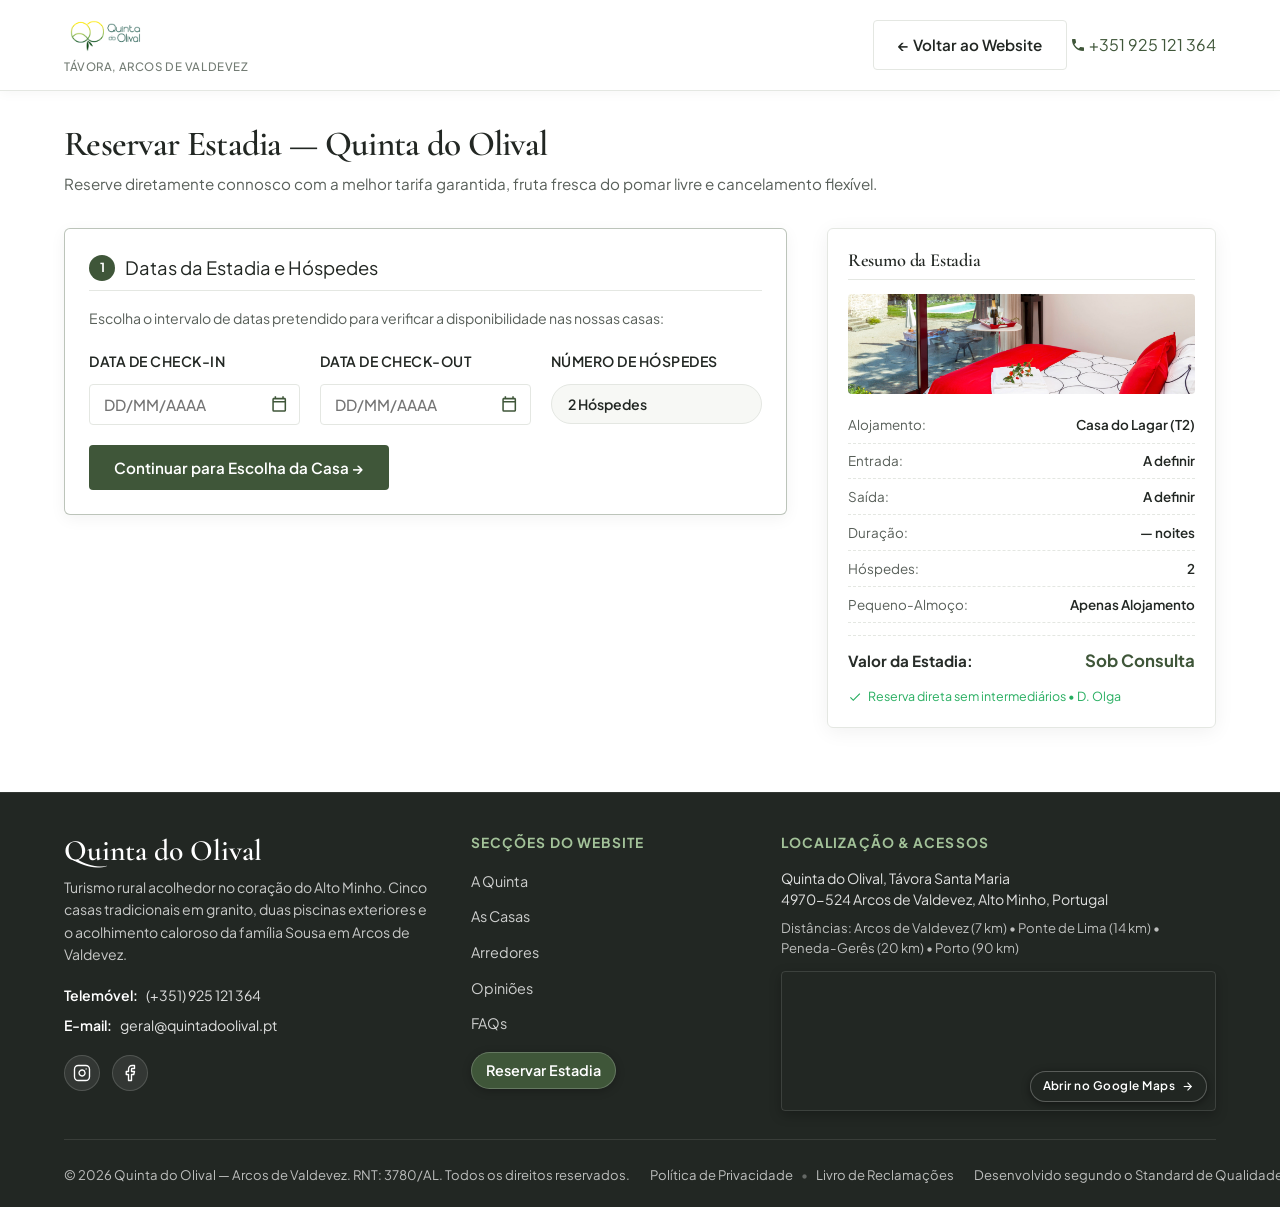
==== commit 6ce64965: "Refactor mobile responsiveness, navigation drawer, and accessibility" ====
--- a/reservas.html
+++ b/reservas.html
@@ -24,13 +24,14 @@
           <span class="booking-brand-location">Távora, Arcos de Valdevez</span>
         </div>
       </a>
-      <div class="booking-header-actions" style="display: flex; align-items: center; gap: 1.25rem;">
-        <a href="index.html" class="btn btn-outline-dark" style="font-size: 0.84rem; padding: 0.45rem 0.95rem;">
-          &larr; Voltar ao Website
+      <div class="booking-header-actions">
+        <a href="index.html" class="btn btn-outline-dark booking-back-btn">
+          <span class="booking-back-full">&larr; Voltar ao Website</span>
+          <span class="booking-back-short">&larr; Início</span>
         </a>
-        <a href="tel:+351925121364" class="nav-contact-link" style="color: var(--dark-neutral); font-weight: 600; font-size: 0.88rem; text-decoration: none; display: flex; align-items: center; gap: 0.4rem;">
+        <a href="tel:+351925121364" class="nav-contact-link booking-phone-btn" aria-label="Ligar para +351 925 121 364">
           <svg class="icon-svg" viewBox="0 0 24 24"><path d="M6.62 10.79c1.44 2.83 3.76 5.14 6.59 6.59l2.2-2.2c.27-.27.67-.36 1.02-.24 1.12.37 2.33.57 3.57.57.55 0 1 .45 1 1V20c0 .55-.45 1-1 1-9.39 0-17-7.61-17-17 0-.55.45-1 1-1h3.5c.55 0 1 .45 1 1 0 1.25.2 2.45.57 3.57.11.35.03.74-.25 1.02l-2.2 2.2z"/></svg>
-          <span>+351 925 121 364</span>
+          <span class="booking-phone-text">+351 925 121 364</span>
         </a>
       </div>
     </div>
@@ -52,6 +53,40 @@
       <div class="booking-page-layout">
         <!-- Coluna Esquerda: Passos Sequenciais de Reserva -->
         <div class="booking-steps-col">
+
+          <!-- Resumo Rápido para Ecrãs Móveis (Acompanha o utilizador no topo) -->
+          <div class="mobile-summary-pill" id="mobileSummaryPill" aria-expanded="false" role="button" tabindex="0">
+            <div class="mobile-summary-pill-main">
+              <div class="mobile-summary-pill-left">
+                <span class="mobile-summary-pill-label">A sua estadia:</span>
+                <span class="mobile-summary-pill-unit" id="mobileSummaryUnit">Casa do Lagar (T2)</span>
+                <span class="mobile-summary-pill-dates" id="mobileSummaryDates">• Datas a definir</span>
+              </div>
+              <div class="mobile-summary-pill-right">
+                <span class="mobile-summary-pill-price" id="mobileSummaryPrice">Sob Consulta</span>
+                <svg class="mobile-summary-arrow" width="16" height="16" viewBox="0 0 24 24" fill="none" stroke="currentColor" stroke-width="2.2"><polyline points="6 9 12 15 18 9"/></svg>
+              </div>
+            </div>
+            <div class="mobile-summary-pill-dropdown" id="mobileSummaryDropdown">
+              <div class="mobile-summary-row">
+                <span>Duração:</span>
+                <strong id="mobileSummaryNights">— noites</strong>
+              </div>
+              <div class="mobile-summary-row">
+                <span>Hóspedes:</span>
+                <strong id="mobileSummaryGuests">2 Hóspedes</strong>
+              </div>
+              <div class="mobile-summary-row">
+                <span>Pequeno-Almoço:</span>
+                <strong id="mobileSummaryBreakfast">Apenas Alojamento</strong>
+              </div>
+              <div class="mobile-summary-row total">
+                <span>Valor Total:</span>
+                <strong style="color: var(--primary-accent);">Sob Consulta</strong>
+              </div>
+            </div>
+          </div>
+
           <form id="dedicatedBookingForm">
 
             <!-- ==============================================================
@@ -218,8 +253,8 @@
                 <button type="button" class="step-edit-link" id="btnEditStep2" style="margin-left: auto; background: none; border: none; color: var(--primary-accent); font-size: 0.82rem; cursor: pointer; text-decoration: underline;">Alterar Casa</button>
               </div>
               
-              <div style="display: grid; grid-template-columns: 1fr 1fr; gap: 1rem; margin-bottom: 1rem;">
-                <div class="form-group" style="grid-column: span 2;">
+              <div class="booking-personal-grid">
+                <div class="form-group grid-span-full">
                   <label for="bookName" style="font-weight: 600; font-size: 0.88rem; margin-bottom: 0.35rem;">Nome Completo do Titular *</label>
                   <input type="text" id="bookName" name="name" class="form-control" placeholder="ex: Maria Antónia Sousa" required>
                 </div>
@@ -308,18 +343,18 @@
               </p>
 
               <!-- Métodos de Pagamento Interativos -->
-              <div class="payment-methods-tabs" style="display: grid; grid-template-columns: repeat(3, 1fr); gap: 0.85rem; margin-bottom: 1.25rem;">
-                <button type="button" class="payment-tab-btn active" data-method="card" style="border: 2px solid var(--primary-accent); background: var(--bg-white); border-radius: var(--border-radius-md); padding: 0.85rem 0.5rem; text-align: center; cursor: pointer;">
-                  <div style="font-weight: 700; font-size: 0.88rem; color: var(--dark-neutral);">Cartão Bancário</div>
-                  <div style="font-size: 0.72rem; color: var(--text-muted); margin-top: 0.15rem;">Visa &bull; Mastercard &bull; Amex</div>
+              <div class="payment-methods-tabs">
+                <button type="button" class="payment-tab-btn active" data-method="card">
+                  <div class="payment-tab-title">Cartão Bancário</div>
+                  <div class="payment-tab-sub">Visa &bull; Mastercard &bull; Amex</div>
                 </button>
-                <button type="button" class="payment-tab-btn" data-method="mbway" style="border: 1px solid var(--border-color); background: var(--bg-white); border-radius: var(--border-radius-md); padding: 0.85rem 0.5rem; text-align: center; cursor: pointer;">
-                  <div style="font-weight: 700; font-size: 0.88rem; color: var(--dark-neutral);">MB WAY</div>
-                  <div style="font-size: 0.72rem; color: var(--text-muted); margin-top: 0.15rem;">Notificação Imediata</div>
+                <button type="button" class="payment-tab-btn" data-method="mbway">
+                  <div class="payment-tab-title">MB WAY</div>
+                  <div class="payment-tab-sub">Notificação Imediata</div>
                 </button>
-                <button type="button" class="payment-tab-btn" data-method="multibanco" style="border: 1px solid var(--border-color); background: var(--bg-white); border-radius: var(--border-radius-md); padding: 0.85rem 0.5rem; text-align: center; cursor: pointer;">
-                  <div style="font-weight: 700; font-size: 0.88rem; color: var(--dark-neutral);">Multibanco</div>
-                  <div style="font-size: 0.72rem; color: var(--text-muted); margin-top: 0.15rem;">Entidade &bull; Referência</div>
+                <button type="button" class="payment-tab-btn" data-method="multibanco">
+                  <div class="payment-tab-title">Multibanco</div>
+                  <div class="payment-tab-sub">Entidade &bull; Referência</div>
                 </button>
               </div>
 
--- a/css/style.css
+++ b/css/style.css
@@ -400,37 +400,59 @@
   box-shadow: 0 4px 14px rgba(63, 86, 57, 0.35);
 }
 
-/* Responsividade Mobile */
+/* Responsividade Mobile Header */
 @media (max-width: 900px) {
   .header-neptun {
-    padding: 0.75rem 1.25rem;
+    padding: 0.65rem 1rem;
+    background-color: rgba(255, 255, 255, calc(var(--scroll-p, 0) * 0.96 + (1 - var(--scroll-p, 0)) * 0.15));
+    backdrop-filter: blur(14px);
+    -webkit-backdrop-filter: blur(14px);
   }
   .header-neptun.header-scrolled {
-    padding: 0.55rem 1.25rem;
+    padding: 0.55rem 1rem;
+    background-color: rgba(255, 255, 255, 0.98);
+    box-shadow: 0 2px 14px rgba(0, 0, 0, 0.08);
+  }
+  .header-neptun::before {
+    display: none !important;
   }
   .neptun-header-inner {
     display: flex;
     justify-content: space-between;
     align-items: center;
+    width: 100%;
   }
   .neptun-header-left {
     display: flex;
     align-items: center;
+    width: auto !important;
+    position: static !important;
+  }
+  /* Oculta totalmente o banner SVG suspenso em mobile para não obstruir o ecrã */
+  .neptun-logo-aba {
+    display: none !important;
   }
   .neptun-original-logo {
-    height: 42px;
-    max-width: 160px;
+    height: 38px !important;
+    max-width: 145px !important;
+    width: auto !important;
     transform: none !important;
   }
   .header-scrolled .neptun-original-logo {
-    height: 36px;
-    transform: none !important;
+    height: 34px !important;
   }
   .neptun-header-center {
     display: none;
   }
   .neptun-header-right {
-    gap: 0.85rem;
+    display: flex;
+    align-items: center;
+    gap: 0.65rem;
+    min-width: auto;
+    margin-left: 0;
+    position: relative;
+    z-index: 10;
+    pointer-events: auto;
   }
   .neptun-lang-switch {
     display: none;
@@ -439,40 +461,140 @@
     display: none;
   }
   .mobile-menu-btn {
+    display: flex !important;
+    align-items: center;
+    justify-content: center;
+    width: 44px !important;
+    height: 44px !important;
+    min-width: 44px !important;
+    min-height: 44px !important;
+    border-radius: 50% !important;
+    background: rgba(255, 255, 255, 0.25) !important;
+    backdrop-filter: blur(8px) !important;
+    -webkit-backdrop-filter: blur(8px) !important;
+    border: 1px solid rgba(255, 255, 255, 0.45) !important;
+    color: #ffffff !important;
+    cursor: pointer;
+    padding: 0 !important;
+    position: relative;
+    z-index: 11;
+    pointer-events: auto;
+    transition: all 0.2s ease;
+    box-shadow: 0 2px 10px rgba(0, 0, 0, 0.2);
+  }
+  .mobile-menu-btn svg {
+    fill: currentColor;
+    width: 22px;
+    height: 22px;
+  }
+  .header-scrolled .mobile-menu-btn {
+    background: rgba(4, 82, 67, 0.08);
+    border-color: rgba(4, 82, 67, 0.18);
+    color: #045243;
+    box-shadow: none;
+  }
+  .neptun-header-center {
+    transform: none !important;
+  }
+  .neptun-nav {
+    display: none;
+  }
+  .neptun-nav.active {
+    display: flex !important;
+    position: fixed !important;
+    top: 56px !important;
+    left: 0 !important;
+    right: 0 !important;
+    bottom: 0 !important;
+    width: 100vw !important;
+    height: calc(100vh - 56px) !important;
+    height: calc(100dvh - 56px) !important;
+    background: #FFFFFF !important;
+    padding: 2rem 1.5rem 2.5rem !important;
+    flex-direction: column !important;
+    justify-content: space-between !important;
+    gap: 1.5rem !important;
+    overflow-y: auto !important;
+    z-index: 9999 !important;
+    border-top: 1px solid #E4E7E2;
+    transform: none !important;
+    box-shadow: 0 16px 36px rgba(0, 0, 0, 0.15);
+  }
+  .neptun-nav.active .nav-menu {
+    display: flex;
+    flex-direction: column;
+    align-items: stretch;
+    gap: 0;
+    width: 100%;
+  }
+  .neptun-nav.active .nav-link {
+    color: #272C28;
+    font-size: 1.15rem;
+    font-weight: 600;
+    padding: 1rem 0.25rem;
+    border-bottom: 1px solid #EEF1ED;
+    display: block;
+    width: 100%;
+    letter-spacing: 0.08em;
+  }
+  .neptun-nav.active .nav-link::after {
+    display: none;
+  }
+  .mobile-nav-footer {
+    display: flex !important;
+    flex-direction: column;
+    gap: 0.75rem;
+    margin-top: auto;
+    padding-top: 1.5rem;
+    border-top: 1px solid #E4E7E2;
+  }
+  .mobile-nav-cta {
     display: flex;
     align-items: center;
     justify-content: center;
-    color: #272C28;
-    background: none;
-    border: none;
-    cursor: pointer;
-    padding: 4px;
-  }
-  .neptun-nav {
-    display: none;
-  }
-  .neptun-nav.active {
+    width: 100%;
+    height: 48px;
+    background: #A2222E;
+    color: #FFFFFF !important;
+    font-family: var(--font-nav);
+    font-size: 0.95rem;
+    font-weight: 700;
+    text-transform: uppercase;
+    letter-spacing: 0.12em;
+    border-radius: 6px;
+    text-decoration: none;
+    box-shadow: 0 4px 14px rgba(162, 34, 46, 0.35);
+  }
+  .mobile-nav-contact {
     display: flex;
-    position: absolute;
-    top: 54px;
-    left: -1.25rem;
-    right: -1.25rem;
-    background: rgba(255, 255, 255, 0.98);
-    backdrop-filter: blur(16px);
-    -webkit-backdrop-filter: blur(16px);
-    padding: 1.5rem 1.75rem;
-    flex-direction: column;
-    gap: 1.25rem;
-    border-bottom: 1px solid #E4E7E2;
-    box-shadow: 0 10px 30px rgba(0, 0, 0, 0.08);
-  }
-  .neptun-nav.active .nav-menu {
-    flex-direction: column;
-    align-items: flex-start;
-    gap: 1.25rem;
-  }
-  .neptun-nav.active .nav-link {
-    color: #272C28;
+    align-items: center;
+    justify-content: center;
+    gap: 0.5rem;
+    width: 100%;
+    padding: 0.7rem 0.5rem;
+    color: #3F5639;
+    font-family: var(--font-body);
+    font-size: 0.88rem;
+    font-weight: 600;
+    text-decoration: none;
+  }
+  .mobile-nav-contact svg {
+    width: 16px;
+    height: 16px;
+    fill: currentColor;
+  }
+  .mobile-nav-locale {
+    text-align: center;
+    font-size: 0.75rem;
+    color: #717A6F;
+    letter-spacing: 0.04em;
+    margin: 0;
+  }
+}
+
+@media (min-width: 901px) {
+  .mobile-nav-footer {
+    display: none !important;
   }
 }
 
@@ -487,14 +609,10 @@
   box-shadow: 0 6px 18px rgba(162, 34, 46, 0.4);
 }
 
-.mobile-menu-btn {
-  display: none;
-  background: none;
-  border: none;
-  cursor: pointer;
-  padding: 0.5rem;
-  color: var(--dark-neutral);
-  line-height: 1;
+@media (min-width: 901px) {
+  .mobile-menu-btn {
+    display: none !important;
+  }
 }
 
 /* Hero Section (Above the Fold Integral & Sempre em Tela Cheia) */
@@ -1513,12 +1631,28 @@
     -webkit-line-clamp: unset;
     line-clamp: unset;
   }
+  .house-file-thumb,
   .house-file-header:hover .house-file-thumb,
   .house-file-item.active .house-file-thumb {
-    display: none;
+    display: block !important;
+    width: 64px !important;
+    height: 52px !important;
+    border-radius: 6px !important;
+    opacity: 1 !important;
+    transform: none !important;
+    margin-right: 0.75rem !important;
+    flex-shrink: 0 !important;
+  }
+  .house-file-thumb img {
+    width: 100% !important;
+    height: 100% !important;
+    object-fit: cover !important;
+  }
+  .house-file-header {
+    padding: 0.95rem 1rem !important;
   }
   .house-file-item.active .house-file-drawer {
-    padding: 1.25rem;
+    padding: 1.25rem 1rem !important;
   }
 }
 
@@ -2427,29 +2561,40 @@
     margin-right: auto;
   }
 
-  .mobile-menu-btn {
-    display: block;
-    order: 2;
-    margin-left: auto;
-  }
+  /* Menu Mobile button gerenciado na arquitetura do header */
 
   .mobile-bottom-bar {
-    display: block;
+    display: none !important;
   }
 
   body {
-    padding-bottom: 58px;
+    padding-bottom: 0;
   }
 
   .hero {
-    min-height: auto;
-    padding: 2.25rem 0 1.5rem 0;
+    min-height: 100svh;
+    padding: 76px 0 1.75rem 0;
+    display: flex;
+    flex-direction: column;
+    justify-content: space-between;
   }
 
   .hero-title {
     font-size: 1.85rem;
   }
 
+  .footer-grid {
+    grid-template-columns: 1fr;
+    gap: 2rem;
+  }
+
+  .footer-bottom {
+    flex-direction: column;
+    text-align: center;
+  }
+}
+
+@media (max-width: 640px) {
   .booking-form-horizontal {
     grid-template-columns: 1fr;
     gap: 0.75rem;
@@ -2457,16 +2602,6 @@
 
   .booking-form-horizontal .form-group-submit {
     grid-column: span 1;
-  }
-
-  .footer-grid {
-    grid-template-columns: 1fr;
-    gap: 2rem;
-  }
-
-  .footer-bottom {
-    flex-direction: column;
-    text-align: center;
   }
 }
 
@@ -3816,6 +3951,7 @@
   align-items: baseline;
   margin-bottom: 0.35rem;
   gap: 0.5rem;
+  flex-wrap: wrap;
 }
 
 .activity-title {
@@ -3824,9 +3960,11 @@
   line-height: 1.25;
   color: var(--text-primary);
   margin: 0;
-  white-space: nowrap;
+  white-space: normal;
+  display: -webkit-box;
+  -webkit-line-clamp: 2;
+  -webkit-box-orient: vertical;
   overflow: hidden;
-  text-overflow: ellipsis;
 }
 
 .activity-desc {
@@ -4573,5 +4711,251 @@
   box-shadow: 0 4px 14px rgba(63, 86, 57, 0.12);
 }
 
-
-
+/* ==========================================================================
+   Botão Flutuante Discreto WhatsApp (Mobile & Desktop)
+   ========================================================================== */
+.floating-whatsapp-btn {
+  position: fixed;
+  bottom: 22px;
+  right: 22px;
+  width: 52px;
+  height: 52px;
+  border-radius: 50%;
+  background-color: #25D366;
+  color: #FFFFFF;
+  display: flex;
+  align-items: center;
+  justify-content: center;
+  box-shadow: 0 4px 18px rgba(37, 211, 102, 0.4);
+  z-index: 990;
+  text-decoration: none;
+  transition: transform 0.25s var(--ease-organic), box-shadow 0.25s var(--ease-organic);
+}
+
+.floating-whatsapp-btn:hover {
+  transform: scale(1.08);
+  box-shadow: 0 6px 24px rgba(37, 211, 102, 0.55);
+}
+
+/* ==========================================================================
+   Responsividade Avançada da Página de Reservas (reservas.html)
+   ========================================================================== */
+.booking-personal-grid {
+  display: grid;
+  grid-template-columns: 1fr 1fr;
+  gap: 1rem;
+  margin-bottom: 1rem;
+}
+
+.booking-personal-grid .grid-span-full {
+  grid-column: span 2;
+}
+
+/* Métodos de Pagamento */
+.payment-methods-tabs {
+  display: grid;
+  grid-template-columns: repeat(3, 1fr);
+  gap: 0.85rem;
+  margin-bottom: 1.25rem;
+}
+
+.payment-tab-btn {
+  border: 1px solid var(--border-color);
+  background: var(--bg-white);
+  border-radius: var(--border-radius-md);
+  padding: 0.85rem 0.5rem;
+  text-align: center;
+  cursor: pointer;
+  transition: all 0.2s var(--ease-organic);
+}
+
+.payment-tab-title {
+  font-weight: 700;
+  font-size: 0.88rem;
+  color: var(--dark-neutral);
+}
+
+.payment-tab-sub {
+  font-size: 0.72rem;
+  color: var(--text-muted);
+  margin-top: 0.15rem;
+}
+
+/* Mobile Summary Pill */
+.mobile-summary-pill {
+  display: none;
+}
+
+@media (max-width: 992px) {
+  .mobile-summary-pill {
+    display: block;
+    background: #ffffff;
+    border: 1px solid rgba(63, 86, 57, 0.25);
+    border-radius: var(--border-radius-md);
+    padding: 0.85rem 1rem;
+    margin-bottom: 1.25rem;
+    box-shadow: 0 2px 10px rgba(0, 0, 0, 0.04);
+    cursor: pointer;
+    user-select: none;
+  }
+  .mobile-summary-pill-main {
+    display: flex;
+    align-items: center;
+    justify-content: space-between;
+    gap: 0.5rem;
+  }
+  .mobile-summary-pill-left {
+    display: flex;
+    flex-direction: column;
+    gap: 0.15rem;
+    font-size: 0.82rem;
+  }
+  .mobile-summary-pill-label {
+    font-size: 0.7rem;
+    text-transform: uppercase;
+    letter-spacing: 0.05em;
+    color: var(--text-muted);
+    font-weight: 600;
+  }
+  .mobile-summary-pill-unit {
+    font-weight: 700;
+    color: var(--dark-neutral);
+  }
+  .mobile-summary-pill-dates {
+    color: var(--text-secondary);
+    font-size: 0.78rem;
+  }
+  .mobile-summary-pill-right {
+    display: flex;
+    align-items: center;
+    gap: 0.4rem;
+    flex-shrink: 0;
+  }
+  .mobile-summary-pill-price {
+    font-weight: 700;
+    color: var(--primary-accent);
+    font-size: 0.95rem;
+  }
+  .mobile-summary-arrow {
+    transition: transform 0.22s ease;
+    color: var(--text-muted);
+  }
+  .mobile-summary-pill.open .mobile-summary-arrow {
+    transform: rotate(180deg);
+  }
+  .mobile-summary-pill-dropdown {
+    display: none;
+    margin-top: 0.75rem;
+    padding-top: 0.75rem;
+    border-top: 1px dashed var(--border-color);
+    font-size: 0.84rem;
+  }
+  .mobile-summary-pill.open .mobile-summary-pill-dropdown {
+    display: block;
+  }
+  .mobile-summary-row {
+    display: flex;
+    justify-content: space-between;
+    align-items: center;
+    padding: 0.25rem 0;
+    color: var(--text-secondary);
+  }
+  .mobile-summary-row strong {
+    color: var(--dark-neutral);
+  }
+  .mobile-summary-row.total {
+    margin-top: 0.4rem;
+    padding-top: 0.4rem;
+    border-top: 1px dashed var(--border-color);
+  }
+}
+
+/* Responsividade Mobile para Reservas */
+@media (max-width: 640px) {
+  .booking-header {
+    padding: 0.65rem 0;
+  }
+  .booking-header .container {
+    padding: 0 1rem;
+  }
+  .booking-logo-img {
+    height: 36px;
+    max-width: 135px;
+  }
+  .booking-brand-location {
+    font-size: 0.65rem;
+  }
+  .booking-header-actions {
+    gap: 0.5rem !important;
+  }
+  .booking-back-full {
+    display: none;
+  }
+  .booking-back-short {
+    display: inline;
+  }
+  .booking-phone-text {
+    display: none;
+  }
+  .booking-phone-btn {
+    width: 38px;
+    height: 38px;
+    border-radius: 50%;
+    border: 1px solid var(--border-color);
+    display: inline-flex !important;
+    align-items: center;
+    justify-content: center;
+    padding: 0 !important;
+  }
+  .booking-back-btn {
+    font-size: 0.8rem !important;
+    padding: 0.4rem 0.65rem !important;
+  }
+  .booking-personal-grid {
+    grid-template-columns: 1fr;
+    gap: 0.85rem;
+  }
+  .booking-personal-grid .grid-span-full {
+    grid-column: span 1;
+  }
+  .payment-methods-tabs {
+    grid-template-columns: 1fr;
+    gap: 0.65rem;
+  }
+  .payment-tab-btn {
+    display: flex;
+    align-items: center;
+    justify-content: space-between;
+    text-align: left;
+    padding: 0.85rem 1.15rem;
+    min-height: 48px;
+  }
+  .payment-tab-sub {
+    margin-top: 0;
+  }
+  .booking-step-block {
+    padding: 1.15rem;
+  }
+  .booking-step-title {
+    font-size: 1.02rem;
+    flex-wrap: wrap;
+    gap: 0.5rem;
+  }
+  .step-actions-bar .btn {
+    width: 100%;
+    padding: 0.95rem;
+    font-size: 0.95rem;
+    display: flex;
+    align-items: center;
+    justify-content: center;
+  }
+}
+
+@media (min-width: 641px) {
+  .booking-back-short {
+    display: none;
+  }
+}
+
+
+
